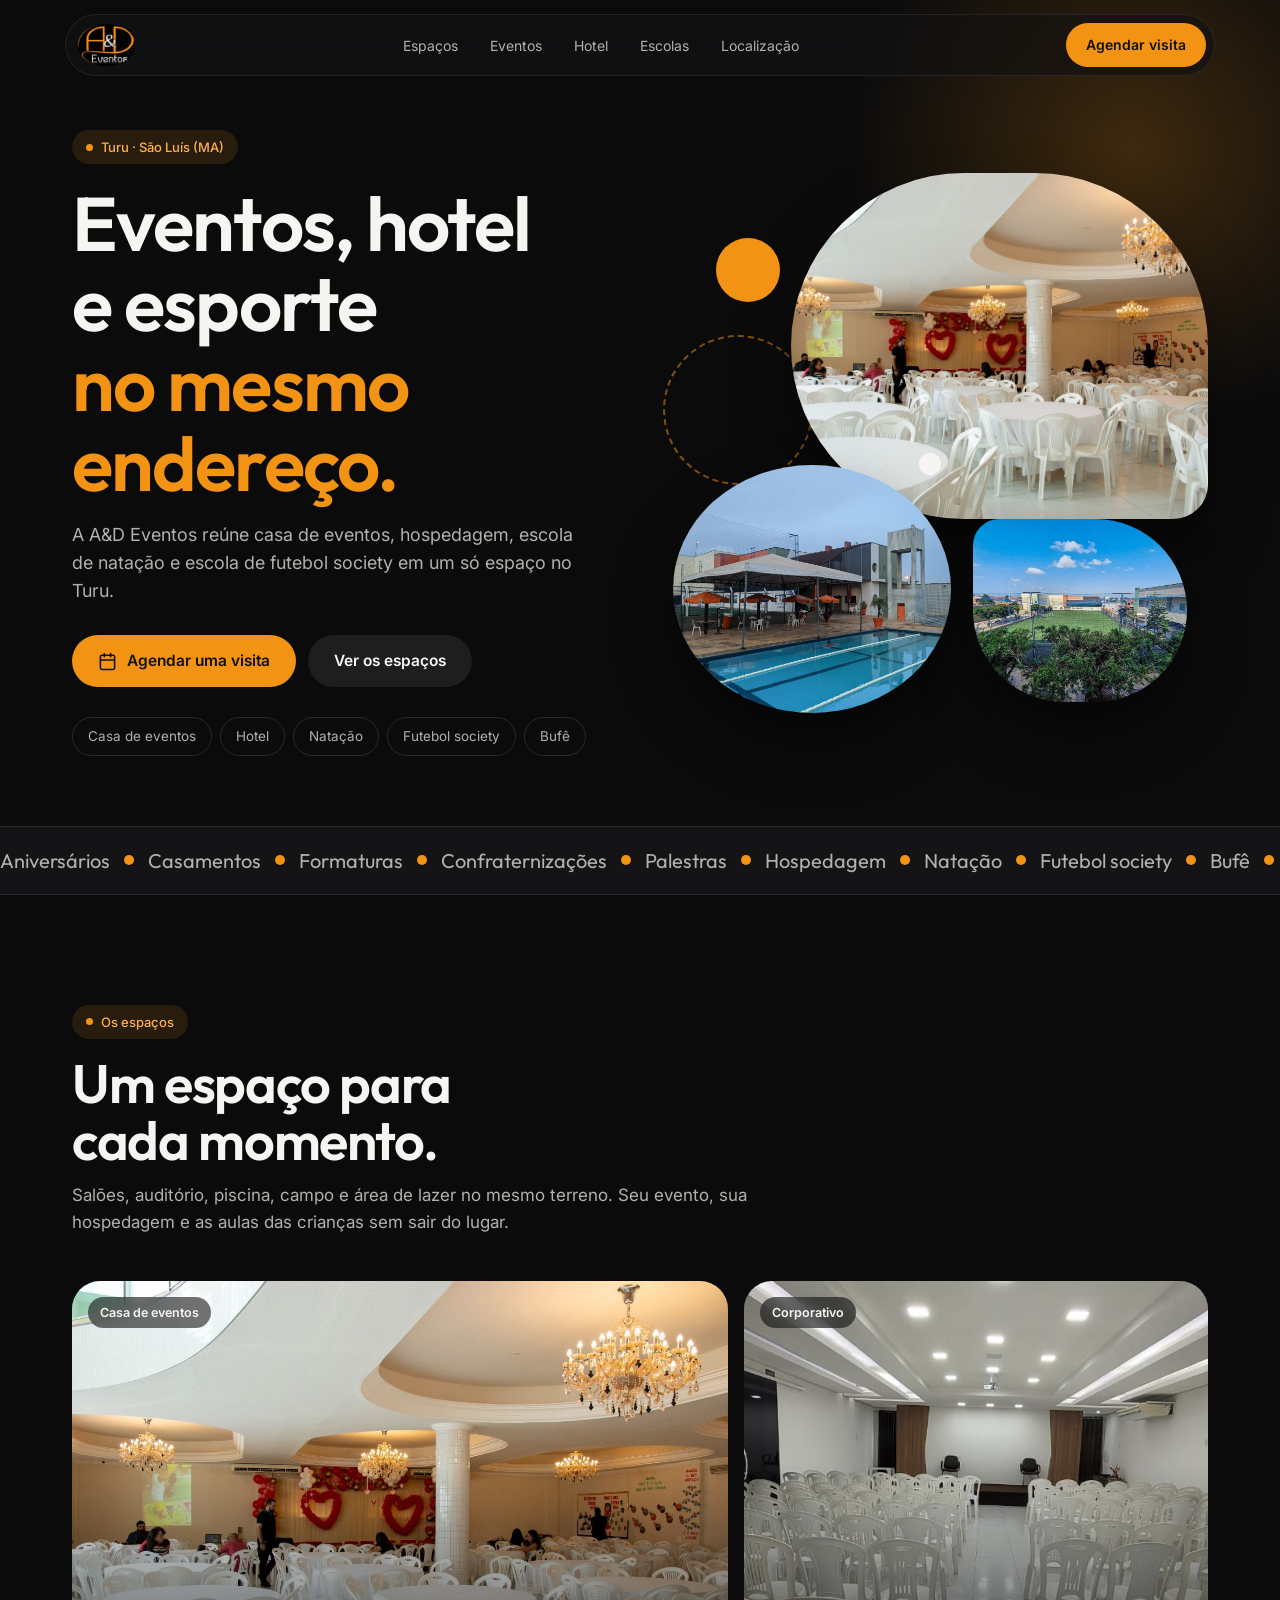
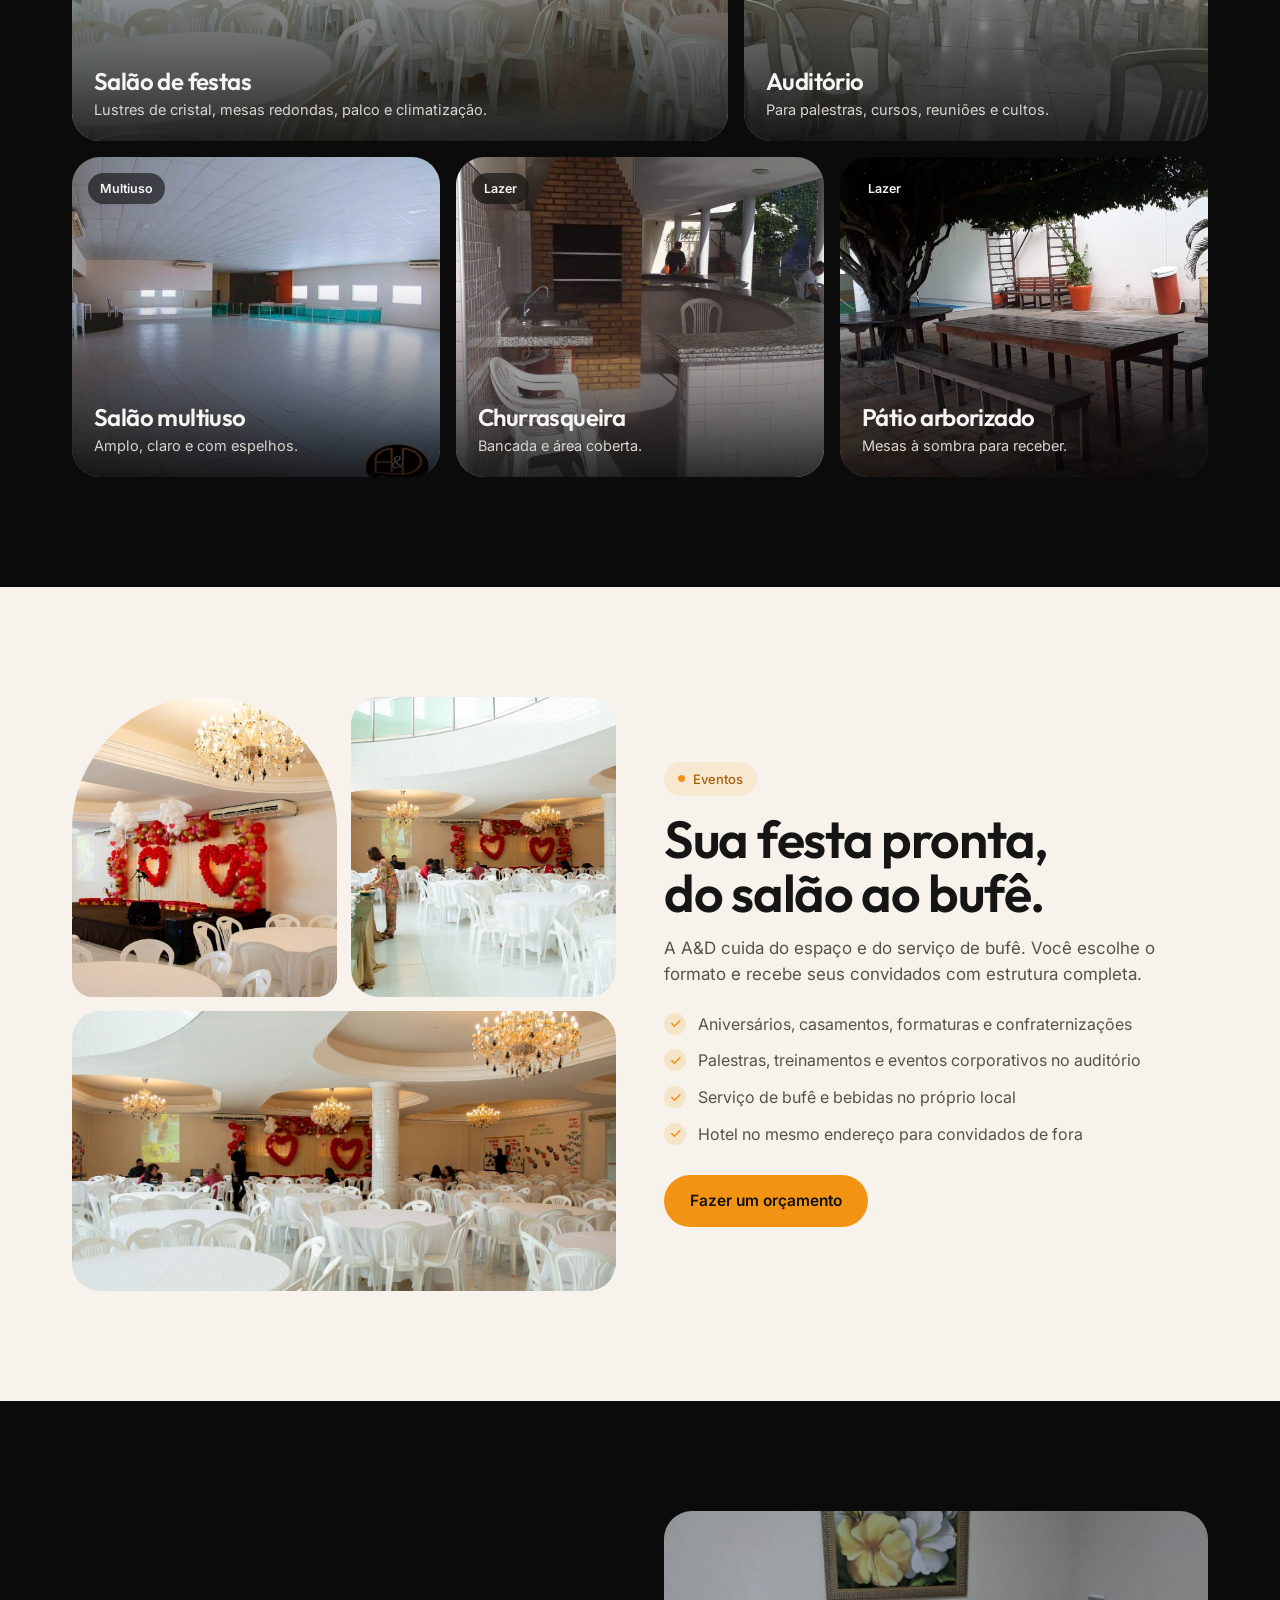
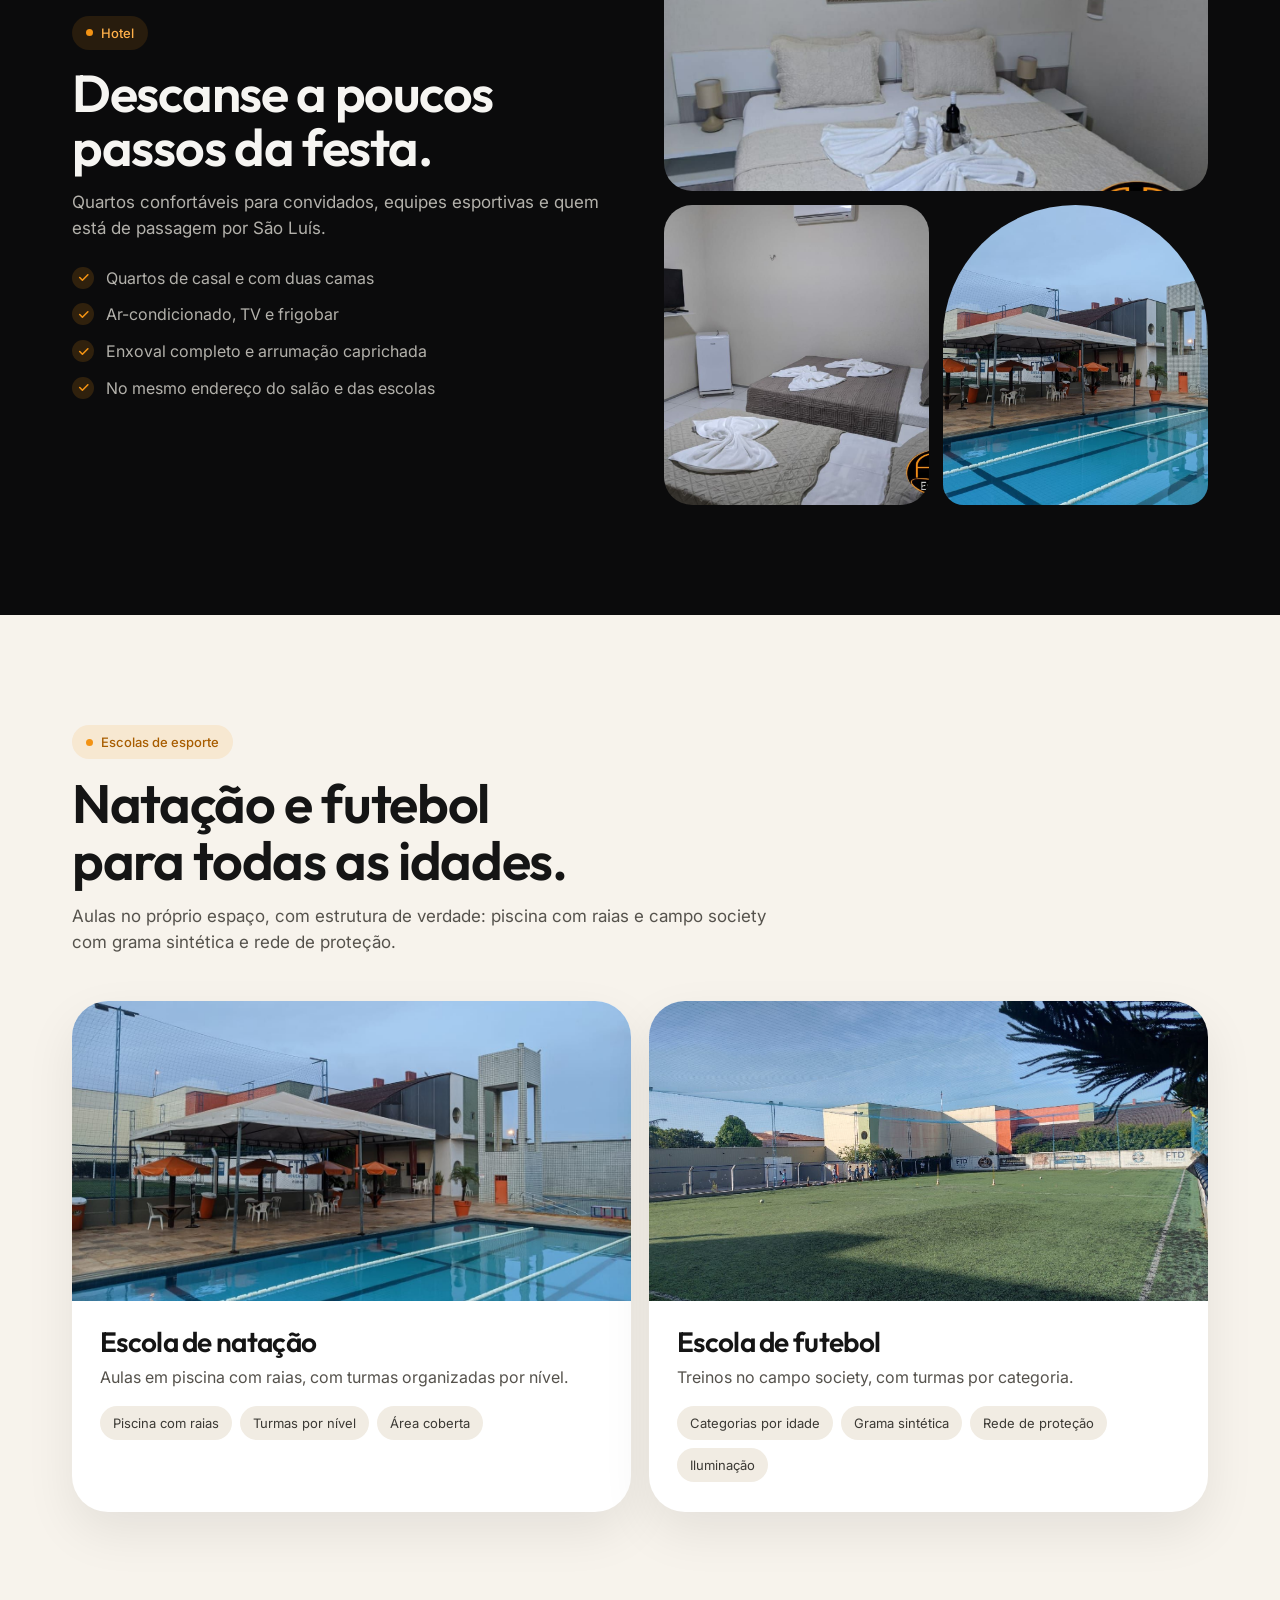
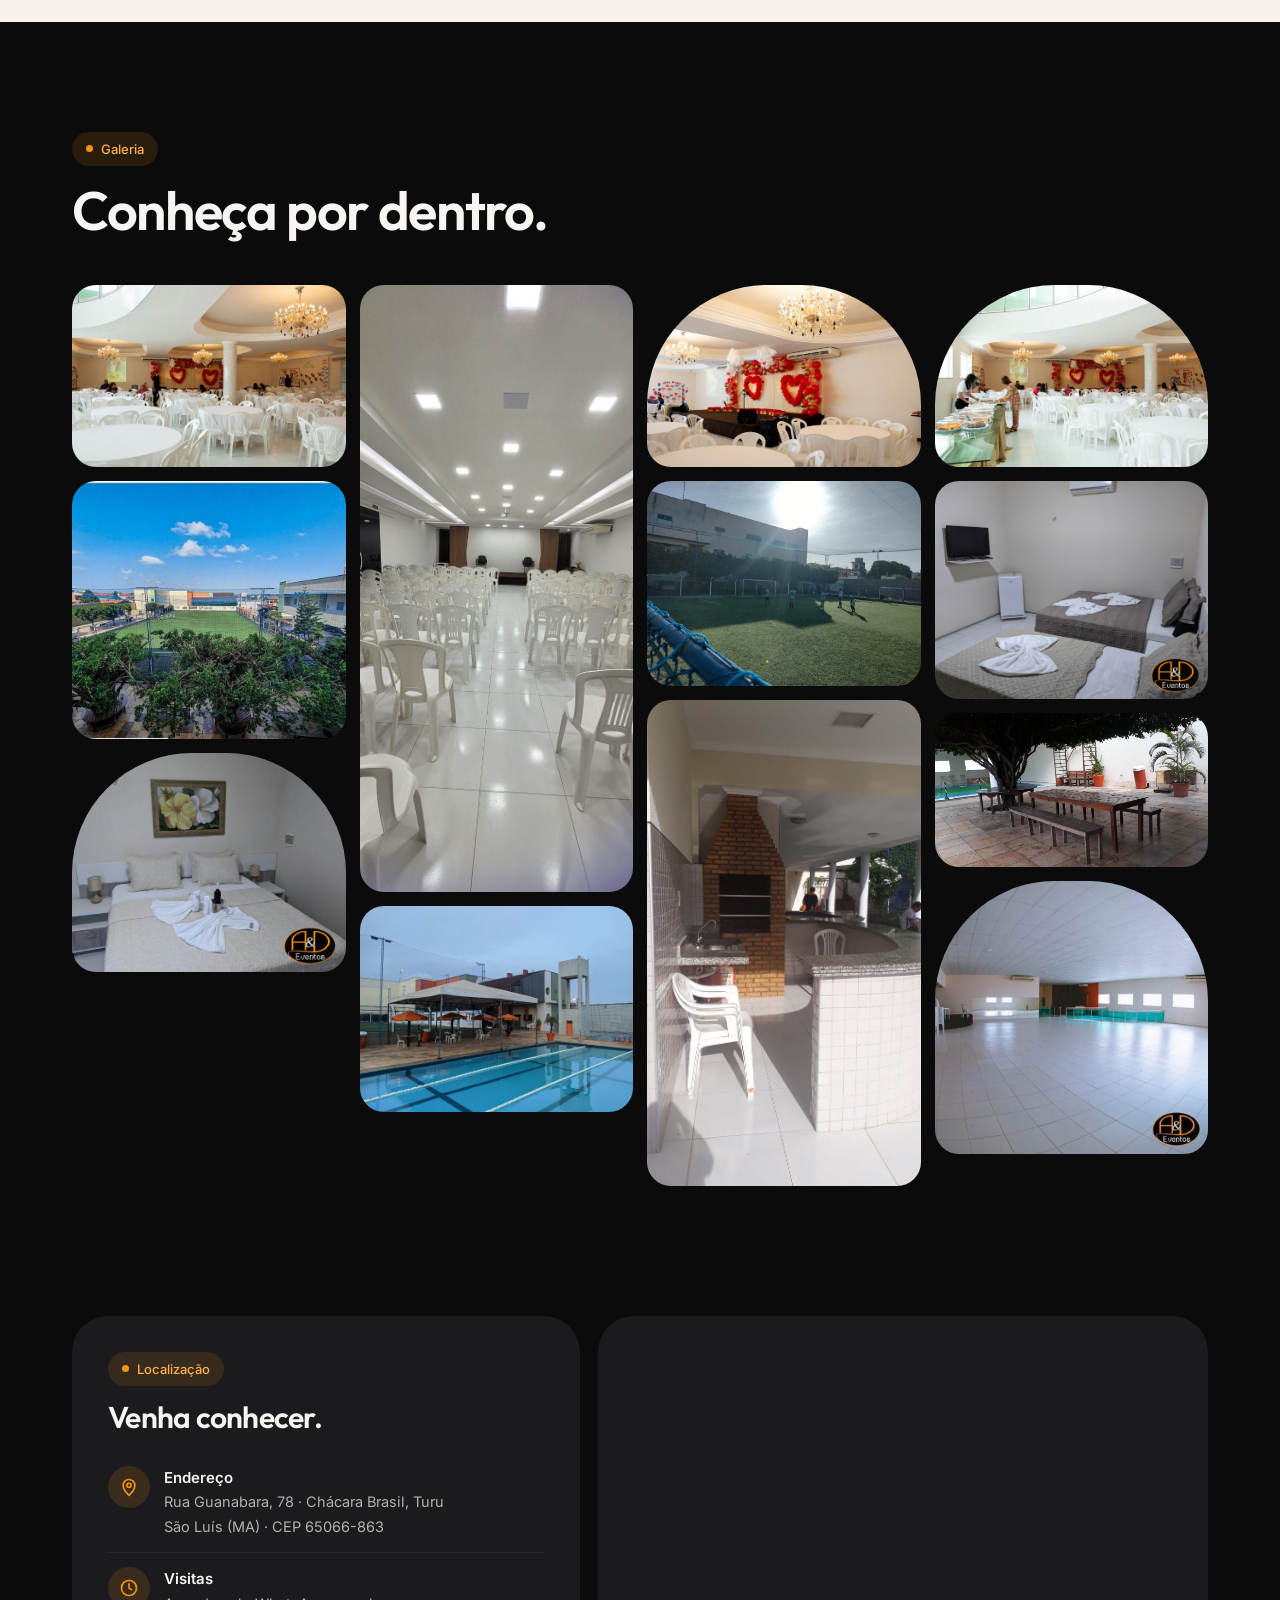
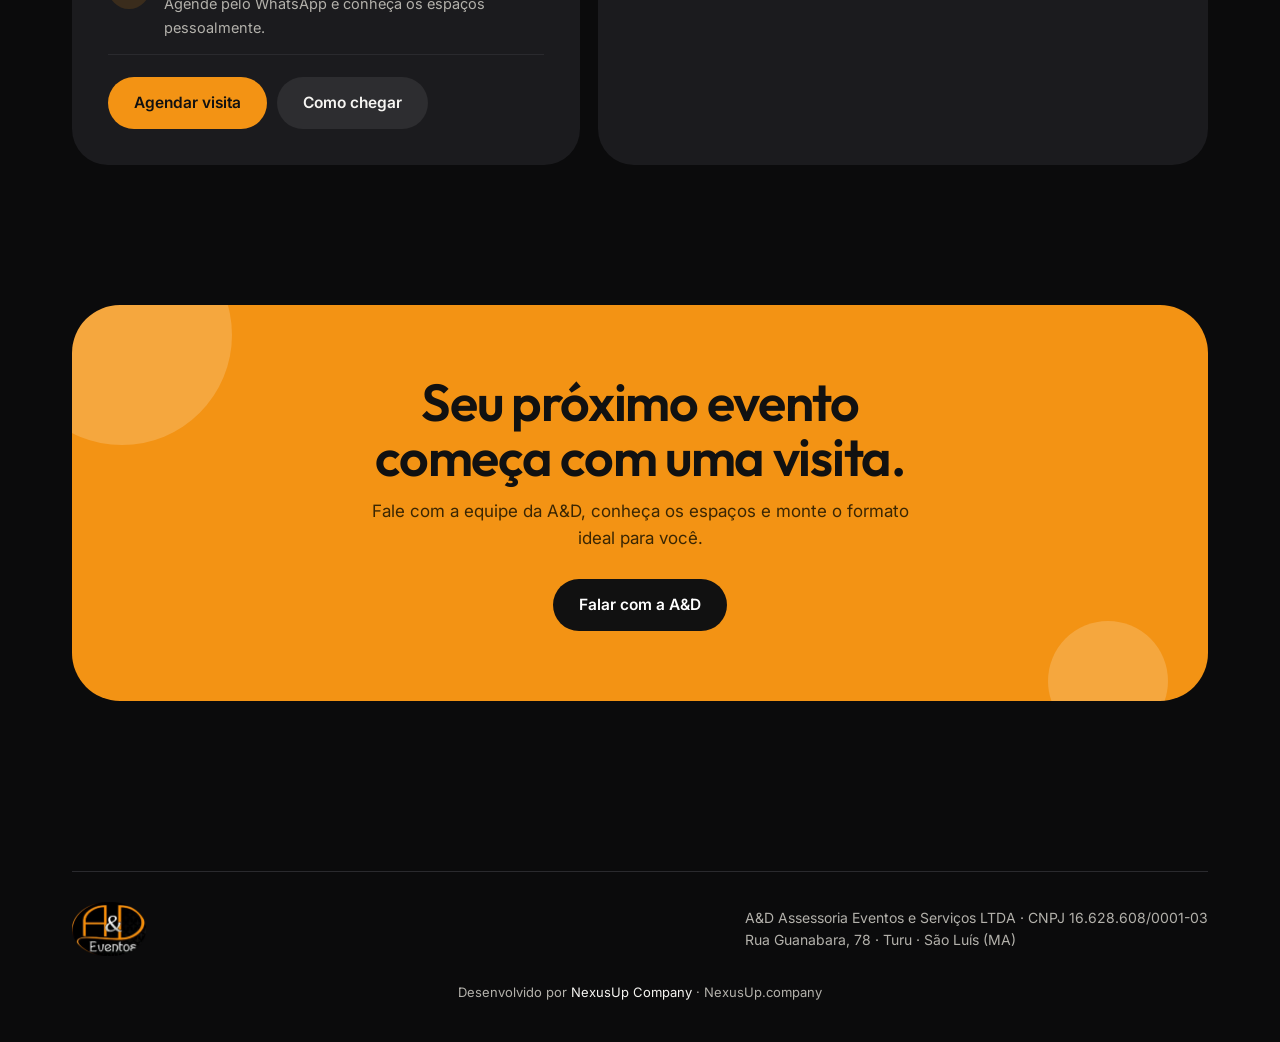
==== index.html @ 0ad2c7fc "Landing page A&D Eventos Co-Authored-By: Claude Opus 5.5 <noreply@anthropic.com> Claude-Session: htt" ====
<!doctype html>
<html lang="pt-BR">
<head>
<meta charset="utf-8">
<meta name="viewport" content="width=device-width,initial-scale=1">
<title>A&amp;D Eventos · Eventos, hotel e esporte no Turu, São Luís</title>
<meta name="description" content="A A&D Eventos reúne casa de eventos, hotel, escola de natação e escola de futebol society no Turu, em São Luís (MA).">
<meta property="og:title" content="A&D Eventos · Eventos, hotel e esporte no mesmo endereço">
<meta property="og:description" content="Salão de festas, auditório, hotel, piscina e campo society no Turu, São Luís.">
<meta property="og:image" content="img/salao-lustres.jpg">
<meta name="theme-color" content="#0b0b0c">
<link rel="icon" href="img/logo-ad.png">
<link rel="preconnect" href="https://fonts.googleapis.com">
<link rel="preconnect" href="https://fonts.gstatic.com" crossorigin>
<link href="https://fonts.googleapis.com/css2?family=Outfit:wght@300;400;500;600;700&family=Inter:wght@400;500;600&display=swap" rel="stylesheet">
<style>
:root{--bg:#0b0b0c;--bg2:#141416;--card:#1b1b1e;--line:#2a2a2e;--ink:#f6f5f2;--ink2:#b3b1ab;--orange:#f39314;--orange2:#ffb04a;--cream:#f7f3ec;--r:28px}
*{box-sizing:border-box;margin:0;padding:0}
html{scroll-behavior:smooth}
body{background:var(--bg);color:var(--ink);font-family:Inter,system-ui,sans-serif;-webkit-font-smoothing:antialiased;line-height:1.55;overflow-x:hidden}
img{display:block;max-width:100%}
a{color:inherit;text-decoration:none}
h1,h2,h3{font-family:Outfit,Inter,sans-serif;font-weight:600;letter-spacing:-.025em;line-height:1.05;text-wrap:balance}
.wrap{max-width:1180px;margin:0 auto;padding:0 22px}
.eyebrow{display:inline-flex;align-items:center;gap:8px;font-size:13px;font-weight:500;color:var(--orange2);background:rgba(243,147,20,.12);padding:7px 14px;border-radius:99px}
.eyebrow::before{content:"";width:7px;height:7px;border-radius:50%;background:var(--orange)}
.btn{display:inline-flex;align-items:center;gap:10px;height:52px;padding:0 26px;border-radius:99px;font-weight:600;font-size:15.5px;transition:transform .25s cubic-bezier(.2,.8,.2,1),background .25s}
.btn:active{transform:scale(.97)}
.btn-main{background:var(--orange);color:#111}
.btn-main:hover{background:var(--orange2)}
.btn-ghost{background:rgba(255,255,255,.08);color:var(--ink)}
.btn-ghost:hover{background:rgba(255,255,255,.14)}
.btn svg{width:19px;height:19px}

/* nav */
nav{position:fixed;inset:14px 14px auto;z-index:50;display:flex;justify-content:center}
.nav{display:flex;align-items:center;justify-content:space-between;gap:18px;width:100%;max-width:1150px;background:rgba(18,18,20,.72);backdrop-filter:saturate(180%) blur(18px);-webkit-backdrop-filter:saturate(180%) blur(18px);border:1px solid rgba(255,255,255,.08);border-radius:99px;padding:8px 8px 8px 12px}
.nav .logo img{height:42px;width:auto}
.nav ul{display:flex;gap:4px;list-style:none}
.nav ul a{font-size:14px;color:var(--ink2);padding:9px 14px;border-radius:99px;transition:.2s}
.nav ul a:hover{color:var(--ink);background:rgba(255,255,255,.07)}
.nav .btn{height:44px;padding:0 20px;font-size:14px}
@media(max-width:860px){.nav ul{display:none}}

/* hero */
.hero{position:relative;padding:130px 0 70px;overflow:hidden}
.hero .glow{position:absolute;width:620px;height:620px;border-radius:50%;background:radial-gradient(circle,rgba(243,147,20,.22),transparent 65%);top:-160px;right:-160px;pointer-events:none}
.hero-grid{display:grid;grid-template-columns:1.05fr 1fr;gap:40px;align-items:center}
.hero h1{font-size:clamp(42px,6.2vw,76px);margin:20px 0 18px}
.hero h1 em{font-style:normal;color:var(--orange)}
.hero p.lead{font-size:18px;color:var(--ink2);max-width:520px}
.hero .ctas{display:flex;flex-wrap:wrap;gap:12px;margin-top:30px}
.chips{display:flex;flex-wrap:wrap;gap:8px;margin-top:30px}
.chip{font-size:13.5px;padding:8px 15px;border-radius:99px;border:1px solid var(--line);color:var(--ink2)}
.collage{position:relative;height:540px}
.collage .c{position:absolute;overflow:hidden;box-shadow:0 30px 60px rgba(0,0,0,.45)}
.collage .c img{width:100%;height:100%;object-fit:cover}
.c1{width:78%;height:64%;right:0;top:0;border-radius:200px 200px 40px 200px}
.c2{width:52%;height:46%;left:0;bottom:0;border-radius:50%}
.c3{width:40%;height:34%;right:4%;bottom:2%;border-radius:40px 140px 140px 140px}
.collage .dot{position:absolute;border-radius:50%;background:var(--orange)}
.d1{width:64px;height:64px;left:8%;top:12%}
.d2{width:22px;height:22px;left:46%;bottom:44%;background:var(--ink)!important}
.ring{position:absolute;width:150px;height:150px;border-radius:50%;border:2px dashed rgba(243,147,20,.5);left:-2%;top:30%}
@media(max-width:900px){.hero-grid{grid-template-columns:1fr}.collage{height:400px;margin-top:20px}}

/* marquee */
.marq{border-block:1px solid var(--line);overflow:hidden;padding:18px 0;background:var(--bg2)}
.marq .track{display:flex;gap:14px;width:max-content;animation:mq 38s linear infinite}
.marq span{white-space:nowrap;font-family:Outfit;font-size:20px;color:var(--ink2);display:flex;align-items:center;gap:14px}
.marq span::after{content:"";width:10px;height:10px;border-radius:50%;background:var(--orange)}
@keyframes mq{to{transform:translateX(-50%)}}

/* sections */
section.s{padding:110px 0}
.head{max-width:720px;margin-bottom:46px}
.head h2{font-size:clamp(34px,4.6vw,54px);margin:16px 0 14px}
.head p{color:var(--ink2);font-size:17px}
.cards{display:grid;grid-template-columns:repeat(12,1fr);gap:16px}
.card{position:relative;border-radius:var(--r);overflow:hidden;background:var(--card);min-height:320px}
.card img{position:absolute;inset:0;width:100%;height:100%;object-fit:cover;transition:transform .8s cubic-bezier(.2,.8,.2,1)}
.card:hover img{transform:scale(1.05)}
.card::after{content:"";position:absolute;inset:0;background:linear-gradient(180deg,transparent 40%,rgba(0,0,0,.82))}
.card .t{position:absolute;left:22px;right:22px;bottom:20px;z-index:2}
.card .t h3{font-size:24px}
.card .t p{font-size:14.5px;color:#d8d5cf;margin-top:4px}
.card .pill{position:absolute;z-index:2;top:16px;left:16px;font-size:12.5px;font-weight:600;padding:6px 12px;border-radius:99px;background:rgba(0,0,0,.55);backdrop-filter:blur(8px)}
.w7{grid-column:span 7}.w5{grid-column:span 5}.w4{grid-column:span 4}.w6{grid-column:span 6}.w8{grid-column:span 8}
.tall{min-height:460px}
@media(max-width:860px){.cards>*{grid-column:span 12!important}.card{min-height:280px}}

.split{display:grid;grid-template-columns:1fr 1fr;gap:48px;align-items:center}
.split .imgs{display:grid;grid-template-columns:1fr 1fr;gap:14px}
.split .imgs img{width:100%;height:300px;object-fit:cover;border-radius:var(--r)}
.split .imgs img.round{border-radius:180px 180px 28px 28px}
.split .imgs img.big{grid-column:span 2;height:280px}
.list{list-style:none;display:grid;gap:12px;margin-top:24px}
.list li{display:flex;gap:12px;align-items:flex-start;color:var(--ink2);font-size:16px}
.list li::before{content:"";flex:none;width:22px;height:22px;border-radius:50%;background:rgba(243,147,20,.16) url("data:image/svg+xml,%3Csvg xmlns='http://www.w3.org/2000/svg' viewBox='0 0 24 24' fill='none' stroke='%23f39314' stroke-width='3' stroke-linecap='round' stroke-linejoin='round'%3E%3Cpath d='M5 12l5 5L20 7'/%3E%3C/svg%3E") center/13px no-repeat;margin-top:1px}
@media(max-width:860px){.split{grid-template-columns:1fr}.split .imgs img{height:220px}}

.light{background:var(--cream);color:#151515}
.light .head p,.light .list li{color:#55524c}
.light .eyebrow{color:#a85d00}

.schools{display:grid;grid-template-columns:1fr 1fr;gap:18px}
.school{border-radius:36px;overflow:hidden;background:#fff;box-shadow:0 20px 50px rgba(0,0,0,.08)}
.school img{width:100%;height:300px;object-fit:cover}
.school .b{padding:26px 28px 30px}
.school h3{font-size:28px;margin-bottom:8px}
.school p{color:#55524c}
.tags{display:flex;flex-wrap:wrap;gap:8px;margin-top:16px}
.tags span{font-size:13px;padding:7px 13px;border-radius:99px;background:#f1ece3;color:#3b3934}
@media(max-width:860px){.schools{grid-template-columns:1fr}}

.gallery{columns:4 220px;column-gap:14px}
.gallery img{width:100%;margin-bottom:14px;border-radius:24px;break-inside:avoid}
.gallery img:nth-child(3n){border-radius:120px 120px 24px 24px}

.loc{display:grid;grid-template-columns:1fr 1.2fr;gap:18px}
.loc .info{background:var(--card);border-radius:36px;padding:36px}
.loc .info h3{font-size:30px;margin-bottom:18px}
.loc .row{display:flex;gap:14px;padding:14px 0;border-bottom:1px solid var(--line)}
.loc .row:last-of-type{border:0}
.loc .row b{display:block;font-weight:600;font-size:15px}
.loc .row span{color:var(--ink2);font-size:14.5px}
.loc .ic{flex:none;width:42px;height:42px;border-radius:50%;background:rgba(243,147,20,.14);display:grid;place-items:center}
.loc .ic svg{width:20px;height:20px;stroke:var(--orange)}
.map{border-radius:36px;overflow:hidden;min-height:420px;background:var(--card)}
.map iframe{width:100%;height:100%;min-height:420px;border:0;filter:grayscale(.3) contrast(1.05)}
@media(max-width:860px){.loc{grid-template-columns:1fr}}

.cta{margin:0 auto;max-width:1180px;border-radius:48px;background:var(--orange);color:#111;padding:70px 40px;text-align:center;position:relative;overflow:hidden}
.cta h2{font-size:clamp(32px,4.4vw,52px);max-width:760px;margin:0 auto 14px}
.cta p{max-width:560px;margin:0 auto 28px;color:#3a2603;font-size:17px}
.cta .btn-main{background:#111;color:#fff}
.cta .b1,.cta .b2{position:absolute;border-radius:50%;background:rgba(255,255,255,.18)}
.cta .b1{width:220px;height:220px;left:-60px;top:-80px}.cta .b2{width:120px;height:120px;right:40px;bottom:-40px}

footer{padding:60px 0 40px;color:var(--ink2);font-size:14px}
.foot{display:flex;flex-wrap:wrap;justify-content:space-between;gap:24px;align-items:center;border-top:1px solid var(--line);padding-top:30px}
.foot img{height:54px}
.credit{margin-top:26px;text-align:center;font-size:13px}
.credit a{color:var(--ink)}

.wa{position:fixed;right:18px;bottom:18px;z-index:60;width:60px;height:60px;border-radius:50%;background:#25d366;display:none;place-items:center;box-shadow:0 12px 30px rgba(0,0,0,.4)}
.wa svg{width:30px;height:30px;fill:#fff}
.wa.on{display:grid}

.rv{opacity:0;transform:translateY(26px);transition:opacity .8s cubic-bezier(.2,.8,.2,1),transform .8s cubic-bezier(.2,.8,.2,1)}
.rv.in{opacity:1;transform:none}
@media(prefers-reduced-motion:reduce){.rv{opacity:1;transform:none;transition:none}.marq .track{animation:none}html{scroll-behavior:auto}}
</style>
</head>
<body>

<nav><div class="nav">
  <a class="logo" href="#topo" aria-label="A&D Eventos"><img src="img/logo-ad.png" alt="A&D Eventos"></a>
  <ul><li><a href="#espacos">Espaços</a></li><li><a href="#eventos">Eventos</a></li><li><a href="#hotel">Hotel</a></li><li><a href="#escolas">Escolas</a></li><li><a href="#localizacao">Localização</a></li></ul>
  <a class="btn btn-main" data-cta href="#localizacao">Agendar visita</a>
</div></nav>

<header class="hero" id="topo">
  <div class="glow"></div>
  <div class="wrap hero-grid">
    <div class="rv">
      <span class="eyebrow">Turu · São Luís (MA)</span>
      <h1>Eventos, hotel e esporte <em>no mesmo endereço.</em></h1>
      <p class="lead">A A&amp;D Eventos reúne casa de eventos, hospedagem, escola de natação e escola de futebol society em um só espaço no Turu.</p>
      <div class="ctas">
        <a class="btn btn-main" data-cta href="#localizacao"><svg viewBox="0 0 24 24" fill="none" stroke="currentColor" stroke-width="2" stroke-linecap="round" stroke-linejoin="round"><path d="M8 2v4M16 2v4M3 10h18M5 4h14a2 2 0 0 1 2 2v14a2 2 0 0 1-2 2H5a2 2 0 0 1-2-2V6a2 2 0 0 1 2-2z"/></svg>Agendar uma visita</a>
        <a class="btn btn-ghost" href="#espacos">Ver os espaços</a>
      </div>
      <div class="chips"><span class="chip">Casa de eventos</span><span class="chip">Hotel</span><span class="chip">Natação</span><span class="chip">Futebol society</span><span class="chip">Bufê</span></div>
    </div>
    <div class="collage rv">
      <div class="ring"></div>
      <div class="c c1"><img src="img/salao-lustres.jpg" alt="Salão de festas com lustres de cristal"></div>
      <div class="c c2"><img src="img/piscina.jpg" alt="Piscina com raias"></div>
      <div class="c c3"><img src="img/campo-aereo.jpg" alt="Campo de futebol society visto de cima"></div>
      <span class="dot d1"></span><span class="dot d2"></span>
    </div>
  </div>
</header>

<div class="marq" aria-hidden="true"><div class="track">
  <span>Aniversários</span><span>Casamentos</span><span>Formaturas</span><span>Confraternizações</span><span>Palestras</span><span>Hospedagem</span><span>Natação</span><span>Futebol society</span><span>Bufê</span>
  <span>Aniversários</span><span>Casamentos</span><span>Formaturas</span><span>Confraternizações</span><span>Palestras</span><span>Hospedagem</span><span>Natação</span><span>Futebol society</span><span>Bufê</span>
</div></div>

<section class="s" id="espacos">
  <div class="wrap">
    <div class="head rv"><span class="eyebrow">Os espaços</span><h2>Um espaço para cada momento.</h2><p>Salões, auditório, piscina, campo e área de lazer no mesmo terreno. Seu evento, sua hospedagem e as aulas das crianças sem sair do lugar.</p></div>
    <div class="cards">
      <article class="card w7 tall rv"><img src="img/salao-lustres.jpg" alt="Salão de festas com mesas redondas e lustres" loading="lazy"><span class="pill">Casa de eventos</span><div class="t"><h3>Salão de festas</h3><p>Lustres de cristal, mesas redondas, palco e climatização.</p></div></article>
      <article class="card w5 tall rv"><img src="img/auditorio.jpg" alt="Auditório com cadeiras enfileiradas" loading="lazy"><span class="pill">Corporativo</span><div class="t"><h3>Auditório</h3><p>Para palestras, cursos, reuniões e cultos.</p></div></article>
      <article class="card w4 rv"><img src="img/salao-multiuso.jpg" alt="Salão multiuso amplo com espelhos" loading="lazy"><span class="pill">Multiuso</span><div class="t"><h3>Salão multiuso</h3><p>Amplo, claro e com espelhos.</p></div></article>
      <article class="card w4 rv"><img src="img/churrasqueira.jpg" alt="Área de churrasqueira" loading="lazy"><span class="pill">Lazer</span><div class="t"><h3>Churrasqueira</h3><p>Bancada e área coberta.</p></div></article>
      <article class="card w4 rv"><img src="img/patio.jpg" alt="Pátio com mesas de madeira à sombra" loading="lazy"><span class="pill">Lazer</span><div class="t"><h3>Pátio arborizado</h3><p>Mesas à sombra para receber.</p></div></article>
    </div>
  </div>
</section>

<section class="s light" id="eventos">
  <div class="wrap split">
    <div class="imgs rv">
      <img class="round" src="img/palco.jpg" alt="Palco decorado com balões" loading="lazy">
      <img src="img/salao-buffet.jpg" alt="Mesa de bufê montada no salão" loading="lazy">
      <img class="big" src="img/salao-lustres.jpg" alt="Salão de festas preparado" loading="lazy">
    </div>
    <div class="rv">
      <span class="eyebrow">Eventos</span>
      <h2 style="font-size:clamp(34px,4.4vw,52px);margin:16px 0 14px">Sua festa pronta, do salão ao bufê.</h2>
      <p style="color:#55524c;font-size:17px">A A&amp;D cuida do espaço e do serviço de bufê. Você escolhe o formato e recebe seus convidados com estrutura completa.</p>
      <ul class="list">
        <li>Aniversários, casamentos, formaturas e confraternizações</li>
        <li>Palestras, treinamentos e eventos corporativos no auditório</li>
        <li>Serviço de bufê e bebidas no próprio local</li>
        <li>Hotel no mesmo endereço para convidados de fora</li>
      </ul>
      <div class="ctas" style="margin-top:28px;display:flex;gap:12px;flex-wrap:wrap"><a class="btn btn-main" data-cta href="#localizacao">Fazer um orçamento</a></div>
    </div>
  </div>
</section>

<section class="s" id="hotel">
  <div class="wrap split">
    <div class="rv">
      <span class="eyebrow">Hotel</span>
      <h2 style="font-size:clamp(34px,4.4vw,52px);margin:16px 0 14px">Descanse a poucos passos da festa.</h2>
      <p style="color:var(--ink2);font-size:17px">Quartos confortáveis para convidados, equipes esportivas e quem está de passagem por São Luís.</p>
      <ul class="list">
        <li>Quartos de casal e com duas camas</li>
        <li>Ar-condicionado, TV e frigobar</li>
        <li>Enxoval completo e arrumação caprichada</li>
        <li>No mesmo endereço do salão e das escolas</li>
      </ul>
    </div>
    <div class="imgs rv">
      <img class="big" src="img/quarto-casal.jpg" alt="Quarto de casal do hotel" loading="lazy">
      <img src="img/quarto-duplo.jpg" alt="Quarto com duas camas, TV e frigobar" loading="lazy">
      <img class="round" src="img/piscina.jpg" alt="Piscina do espaço" loading="lazy">
    </div>
  </div>
</section>

<section class="s light" id="escolas">
  <div class="wrap">
    <div class="head rv"><span class="eyebrow">Escolas de esporte</span><h2>Natação e futebol para todas as idades.</h2><p>Aulas no próprio espaço, com estrutura de verdade: piscina com raias e campo society com grama sintética e rede de proteção.</p></div>
    <div class="schools">
      <article class="school rv"><img src="img/piscina.jpg" alt="Piscina com raias para aulas de natação" loading="lazy"><div class="b"><h3>Escola de natação</h3><p>Aulas em piscina com raias, com turmas organizadas por nível.</p><div class="tags"><span>Piscina com raias</span><span>Turmas por nível</span><span>Área coberta</span></div></div></article>
      <article class="school rv"><img src="img/campo-treino.jpg" alt="Treino de futebol no campo society" loading="lazy"><div class="b"><h3>Escola de futebol</h3><p>Treinos no campo society, com turmas por categoria.</p><div class="tags"><span>Categorias por idade</span><span>Grama sintética</span><span>Rede de proteção</span><span>Iluminação</span></div></div></article>
    </div>
  </div>
</section>

<section class="s" id="galeria">
  <div class="wrap">
    <div class="head rv"><span class="eyebrow">Galeria</span><h2>Conheça por dentro.</h2></div>
    <div class="gallery rv">
      <img src="img/salao-lustres.jpg" alt="Salão de festas" loading="lazy">
      <img src="img/campo-aereo.jpg" alt="Campo society visto de cima" loading="lazy">
      <img src="img/quarto-casal.jpg" alt="Quarto de casal" loading="lazy">
      <img src="img/auditorio.jpg" alt="Auditório" loading="lazy">
      <img src="img/piscina.jpg" alt="Piscina" loading="lazy">
      <img src="img/palco.jpg" alt="Palco decorado" loading="lazy">
      <img src="img/campo-jogo.jpg" alt="Jogo no campo society" loading="lazy">
      <img src="img/churrasqueira.jpg" alt="Churrasqueira" loading="lazy">
      <img src="img/salao-buffet.jpg" alt="Bufê no salão" loading="lazy">
      <img src="img/quarto-duplo.jpg" alt="Quarto duplo" loading="lazy">
      <img src="img/patio.jpg" alt="Pátio" loading="lazy">
      <img src="img/salao-multiuso.jpg" alt="Salão multiuso" loading="lazy">
    </div>
  </div>
</section>

<section class="s" id="localizacao" style="padding-top:20px">
  <div class="wrap loc">
    <div class="info rv">
      <span class="eyebrow">Localização</span>
      <h3 style="margin-top:16px">Venha conhecer.</h3>
      <div class="row"><span class="ic"><svg viewBox="0 0 24 24" fill="none" stroke-width="2" stroke-linecap="round" stroke-linejoin="round"><path d="M12 22s7-6.2 7-12a7 7 0 1 0-14 0c0 5.8 7 12 7 12z"/><circle cx="12" cy="10" r="2.5"/></svg></span><div><b>Endereço</b><span>Rua Guanabara, 78 · Chácara Brasil, Turu<br>São Luís (MA) · CEP 65066-863</span></div></div>
      <div class="row"><span class="ic"><svg viewBox="0 0 24 24" fill="none" stroke-width="2" stroke-linecap="round" stroke-linejoin="round"><circle cx="12" cy="12" r="9"/><path d="M12 7v5l3 2"/></svg></span><div><b>Visitas</b><span>Agende pelo WhatsApp e conheça os espaços pessoalmente.</span></div></div>
      <div class="ctas" style="margin-top:22px;display:flex;gap:10px;flex-wrap:wrap">
        <a class="btn btn-main" data-cta data-fallback="maps" href="https://www.google.com/maps/search/?api=1&query=Rua+Guanabara+78+Turu+S%C3%A3o+Lu%C3%ADs+MA+65066-863" target="_blank" rel="noopener">Agendar visita</a>
        <a class="btn btn-ghost" href="https://www.google.com/maps/dir/?api=1&destination=Rua+Guanabara+78+Turu+S%C3%A3o+Lu%C3%ADs+MA+65066-863" target="_blank" rel="noopener">Como chegar</a>
      </div>
    </div>
    <div class="map rv"><iframe title="Mapa da A&D Eventos" loading="lazy" referrerpolicy="no-referrer-when-downgrade" src="https://www.google.com/maps?q=Rua+Guanabara+78+Turu+S%C3%A3o+Lu%C3%ADs+MA+65066-863&output=embed"></iframe></div>
  </div>
</section>

<section class="s" style="padding-top:30px">
  <div class="wrap"><div class="cta rv">
    <span class="b1"></span><span class="b2"></span>
    <h2>Seu próximo evento começa com uma visita.</h2>
    <p>Fale com a equipe da A&amp;D, conheça os espaços e monte o formato ideal para você.</p>
    <a class="btn btn-main" data-cta href="#localizacao">Falar com a A&amp;D</a>
  </div></div>
</section>

<footer>
  <div class="wrap">
    <div class="foot">
      <img src="img/logo-ad.png" alt="A&D Eventos">
      <div>A&amp;D Assessoria Eventos e Serviços LTDA · CNPJ 16.628.608/0001-03<br>Rua Guanabara, 78 · Turu · São Luís (MA)</div>
    </div>
    <p class="credit">Desenvolvido por <a href="https://nexusup.company" target="_blank" rel="noopener">NexusUp Company</a> · NexusUp.company</p>
  </div>
</footer>

<a class="wa" id="wa" aria-label="Falar no WhatsApp" target="_blank" rel="noopener"><svg viewBox="0 0 32 32"><path d="M16 3a13 13 0 0 0-11.2 19.6L3 29l6.6-1.7A13 13 0 1 0 16 3zm0 23.6a10.6 10.6 0 0 1-5.4-1.5l-.4-.2-3.9 1 1-3.8-.2-.4A10.6 10.6 0 1 1 16 26.6zm5.8-7.9c-.3-.2-1.9-.9-2.2-1s-.5-.2-.7.2-.8 1-1 1.2-.4.2-.7 0a8.7 8.7 0 0 1-4.3-3.8c-.3-.6.3-.5.9-1.7.1-.2 0-.4 0-.5l-1-2.4c-.3-.6-.5-.5-.7-.5h-.6a1.2 1.2 0 0 0-.9.4 3.6 3.6 0 0 0-1.1 2.7 6.3 6.3 0 0 0 1.3 3.3 14.4 14.4 0 0 0 5.5 4.9c2 .9 2.8.9 3.8.8a3.3 3.3 0 0 0 2.2-1.5 2.7 2.7 0 0 0 .2-1.5c-.1-.2-.3-.3-.6-.4z"/></svg></a>

<script>
// Número de WhatsApp da A&D (só números, com 55 + DDD). Deixe vazio para os botões levarem à localização.
const WHATSAPP = "";
const MSG = encodeURIComponent("Olá! Vim pelo site da A&D Eventos e quero saber mais.");
if (WHATSAPP) {
  const url = "https://wa.me/" + WHATSAPP + "?text=" + MSG;
  document.querySelectorAll("[data-cta]").forEach(a => { a.href = url; a.target = "_blank"; a.rel = "noopener"; });
  const w = document.getElementById("wa"); w.href = url; w.classList.add("on");
}
const io = new IntersectionObserver(es => es.forEach(e => { if (e.isIntersecting) { e.target.classList.add("in"); io.unobserve(e.target); } }), { threshold: .12 });
document.querySelectorAll(".rv").forEach(el => io.observe(el));
</script>
</body>
</html>
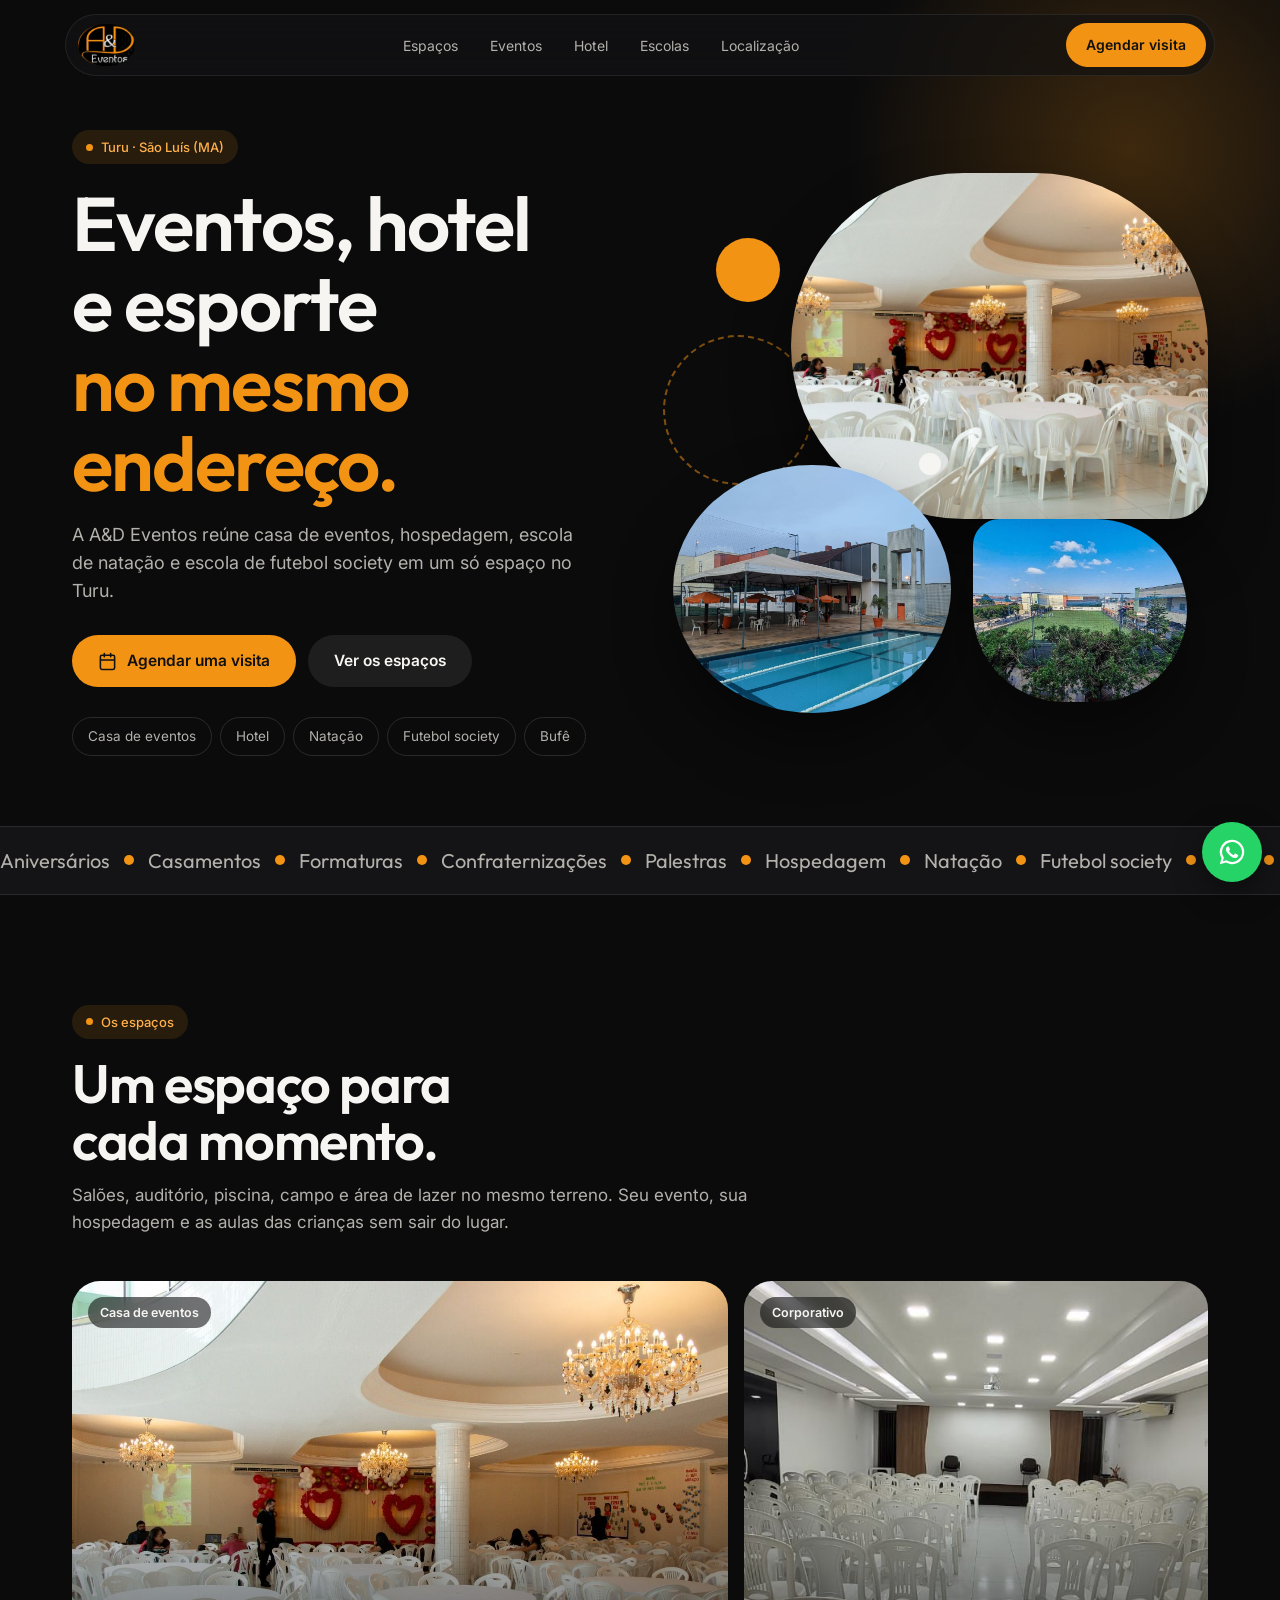
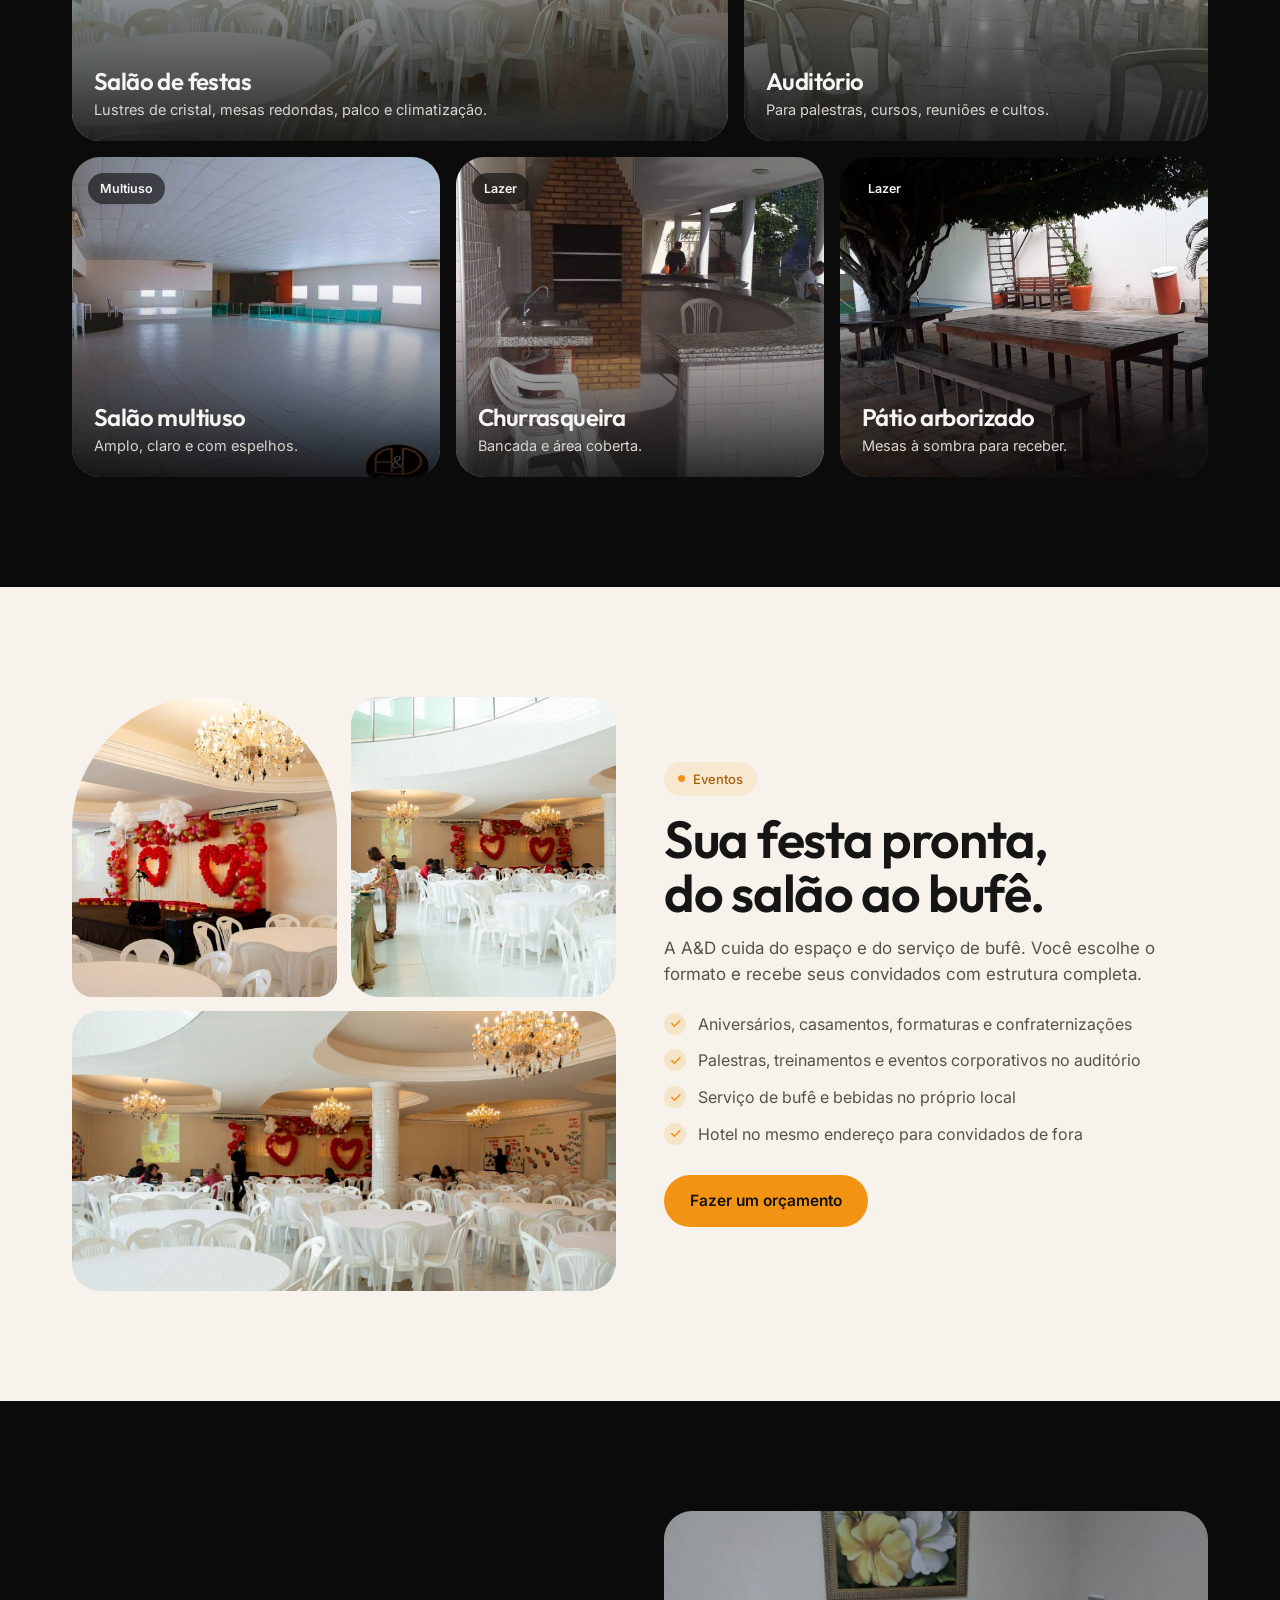
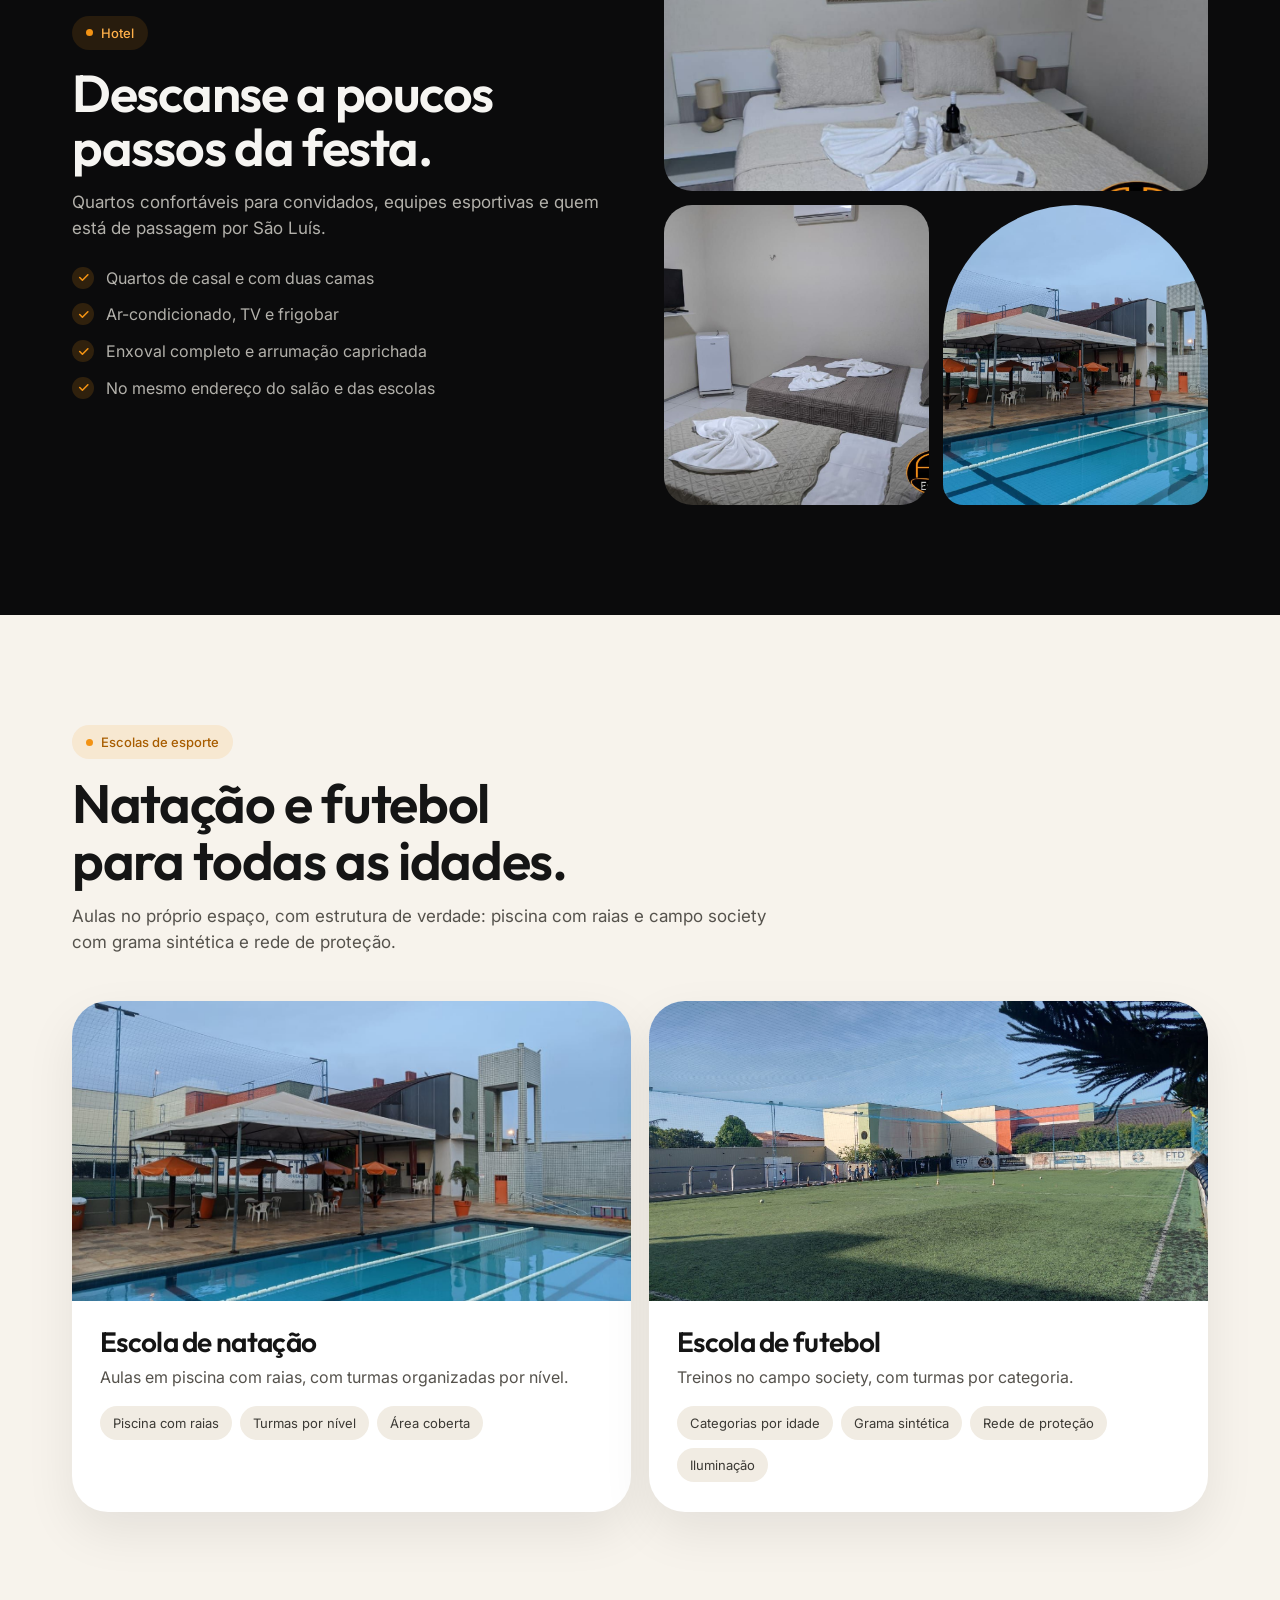
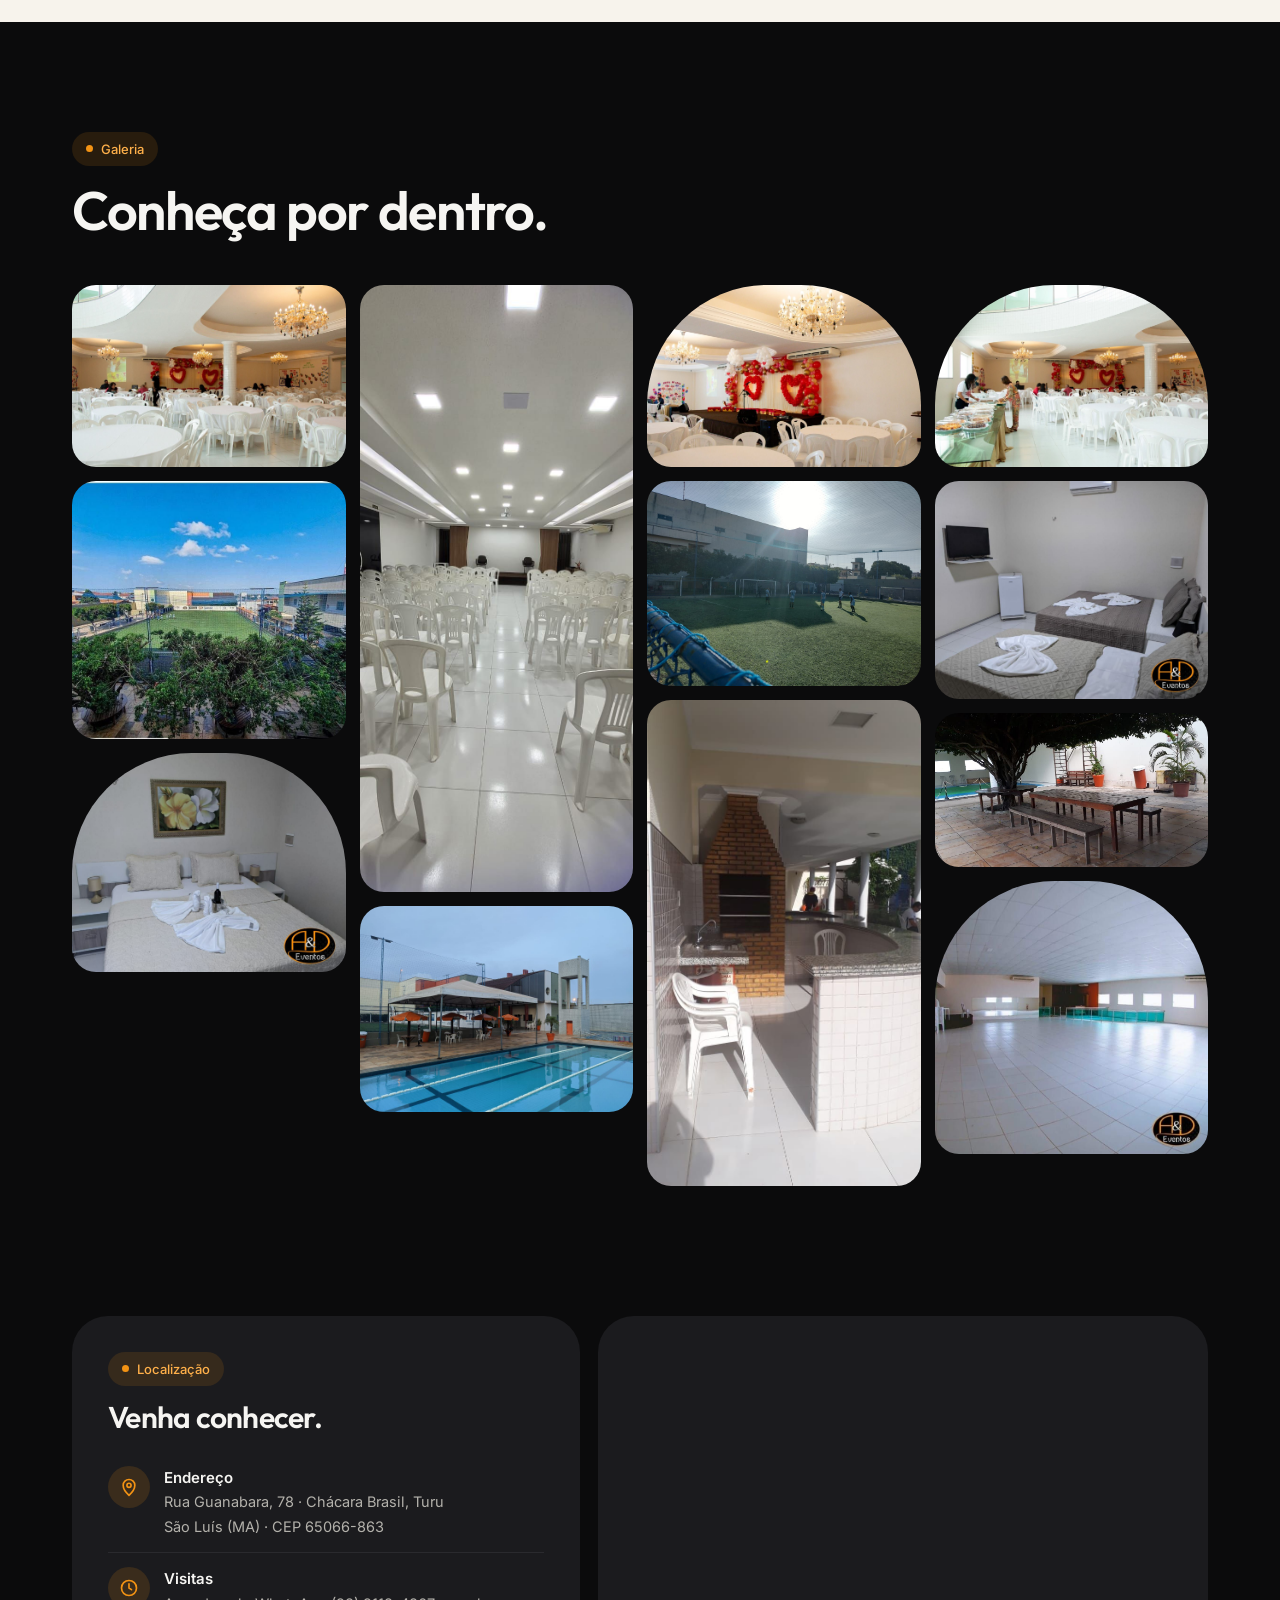
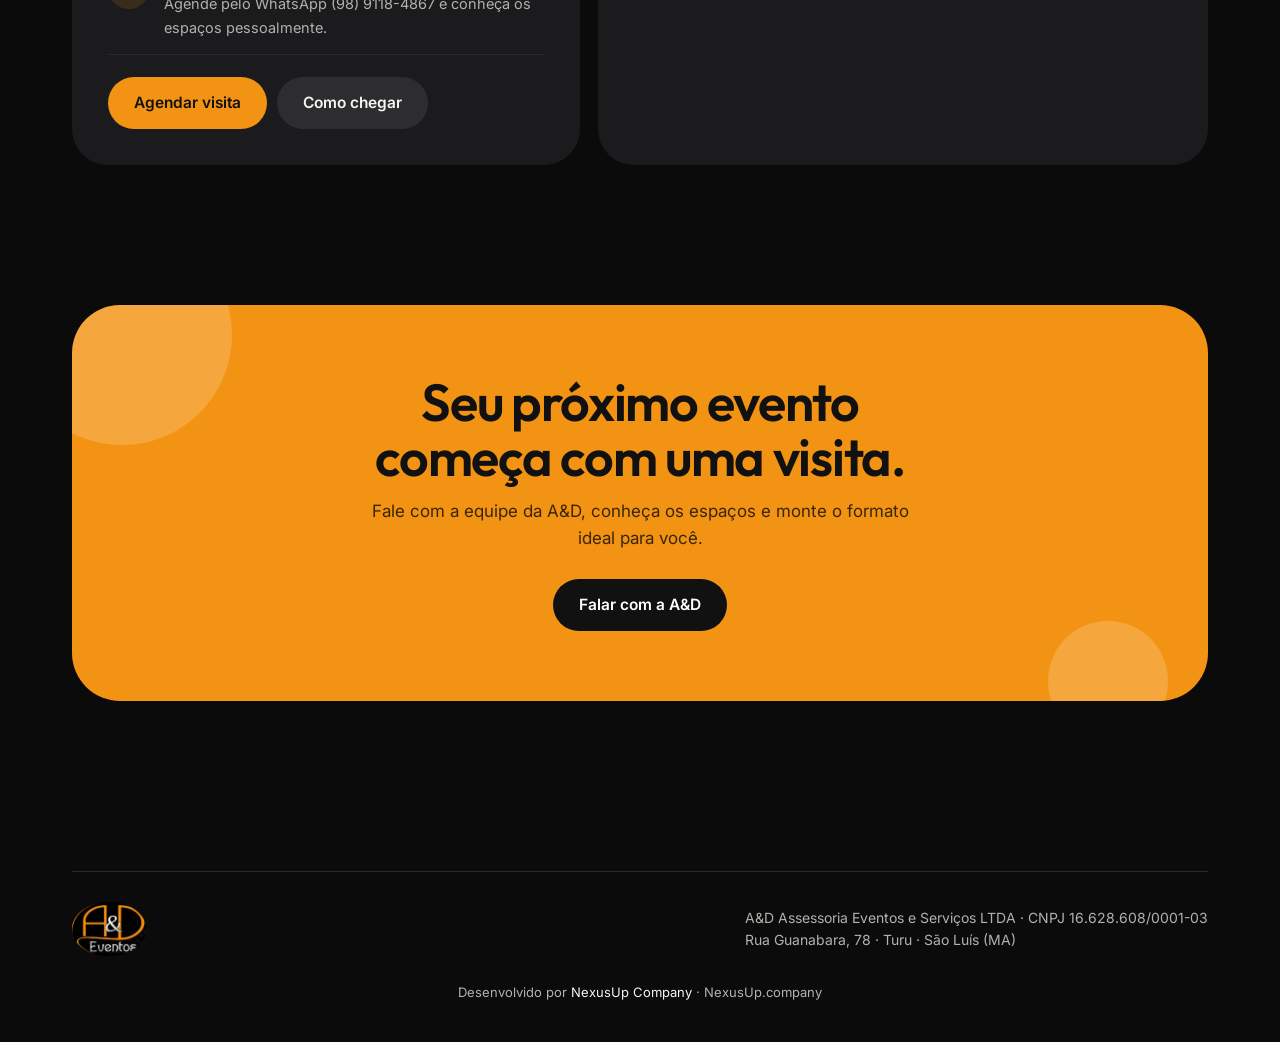
==== commit 668ff700: "Adiciona WhatsApp (98) 9118-4867 nos botões Co-Authored-By: Claude Opus 5.5 <noreply@anthropic.com> " ====
--- a/index.html
+++ b/index.html
@@ -280,7 +280,7 @@
       <span class="eyebrow">Localização</span>
       <h3 style="margin-top:16px">Venha conhecer.</h3>
       <div class="row"><span class="ic"><svg viewBox="0 0 24 24" fill="none" stroke-width="2" stroke-linecap="round" stroke-linejoin="round"><path d="M12 22s7-6.2 7-12a7 7 0 1 0-14 0c0 5.8 7 12 7 12z"/><circle cx="12" cy="10" r="2.5"/></svg></span><div><b>Endereço</b><span>Rua Guanabara, 78 · Chácara Brasil, Turu<br>São Luís (MA) · CEP 65066-863</span></div></div>
-      <div class="row"><span class="ic"><svg viewBox="0 0 24 24" fill="none" stroke-width="2" stroke-linecap="round" stroke-linejoin="round"><circle cx="12" cy="12" r="9"/><path d="M12 7v5l3 2"/></svg></span><div><b>Visitas</b><span>Agende pelo WhatsApp e conheça os espaços pessoalmente.</span></div></div>
+      <div class="row"><span class="ic"><svg viewBox="0 0 24 24" fill="none" stroke-width="2" stroke-linecap="round" stroke-linejoin="round"><circle cx="12" cy="12" r="9"/><path d="M12 7v5l3 2"/></svg></span><div><b>Visitas</b><span>Agende pelo WhatsApp (98) 9118-4867 e conheça os espaços pessoalmente.</span></div></div>
       <div class="ctas" style="margin-top:22px;display:flex;gap:10px;flex-wrap:wrap">
         <a class="btn btn-main" data-cta data-fallback="maps" href="https://www.google.com/maps/search/?api=1&query=Rua+Guanabara+78+Turu+S%C3%A3o+Lu%C3%ADs+MA+65066-863" target="_blank" rel="noopener">Agendar visita</a>
         <a class="btn btn-ghost" href="https://www.google.com/maps/dir/?api=1&destination=Rua+Guanabara+78+Turu+S%C3%A3o+Lu%C3%ADs+MA+65066-863" target="_blank" rel="noopener">Como chegar</a>
@@ -313,7 +313,7 @@
 
 <script>
 // Número de WhatsApp da A&D (só números, com 55 + DDD). Deixe vazio para os botões levarem à localização.
-const WHATSAPP = "";
+const WHATSAPP = "559891184867";
 const MSG = encodeURIComponent("Olá! Vim pelo site da A&D Eventos e quero saber mais.");
 if (WHATSAPP) {
   const url = "https://wa.me/" + WHATSAPP + "?text=" + MSG;
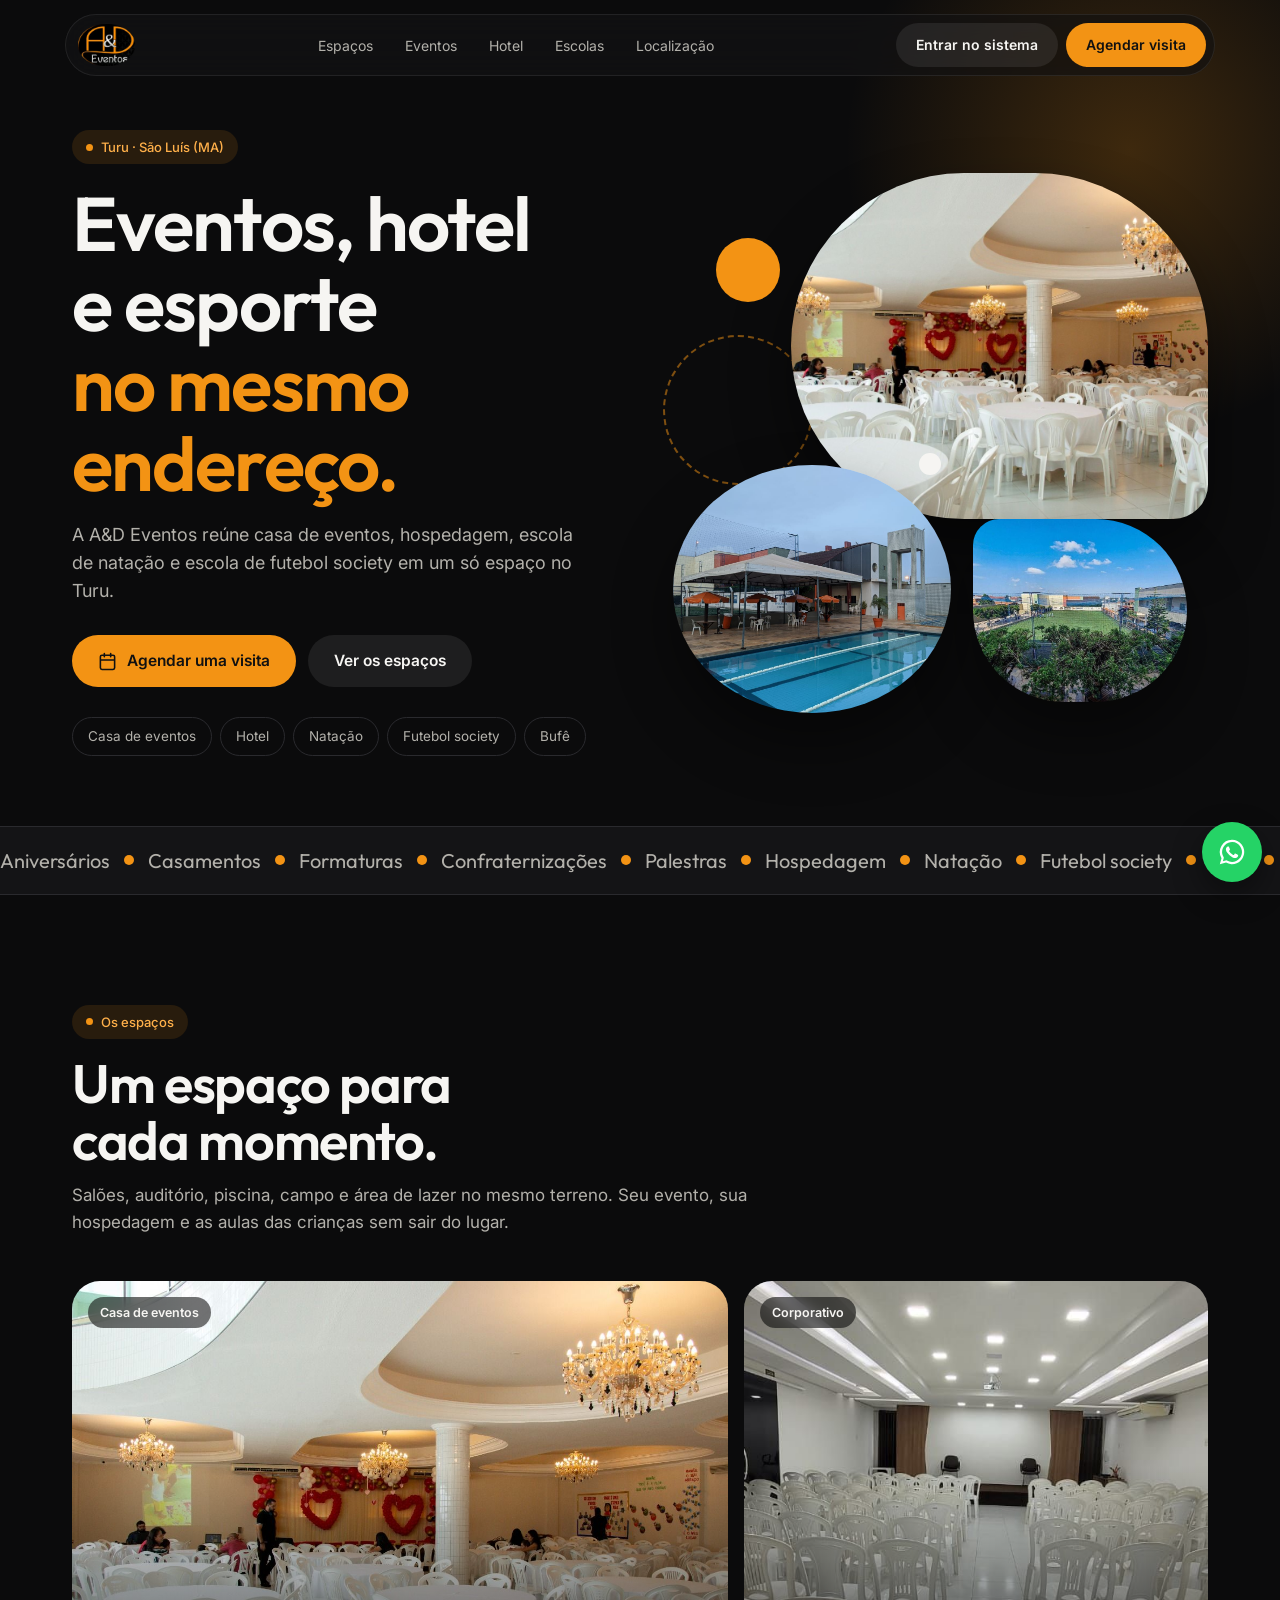
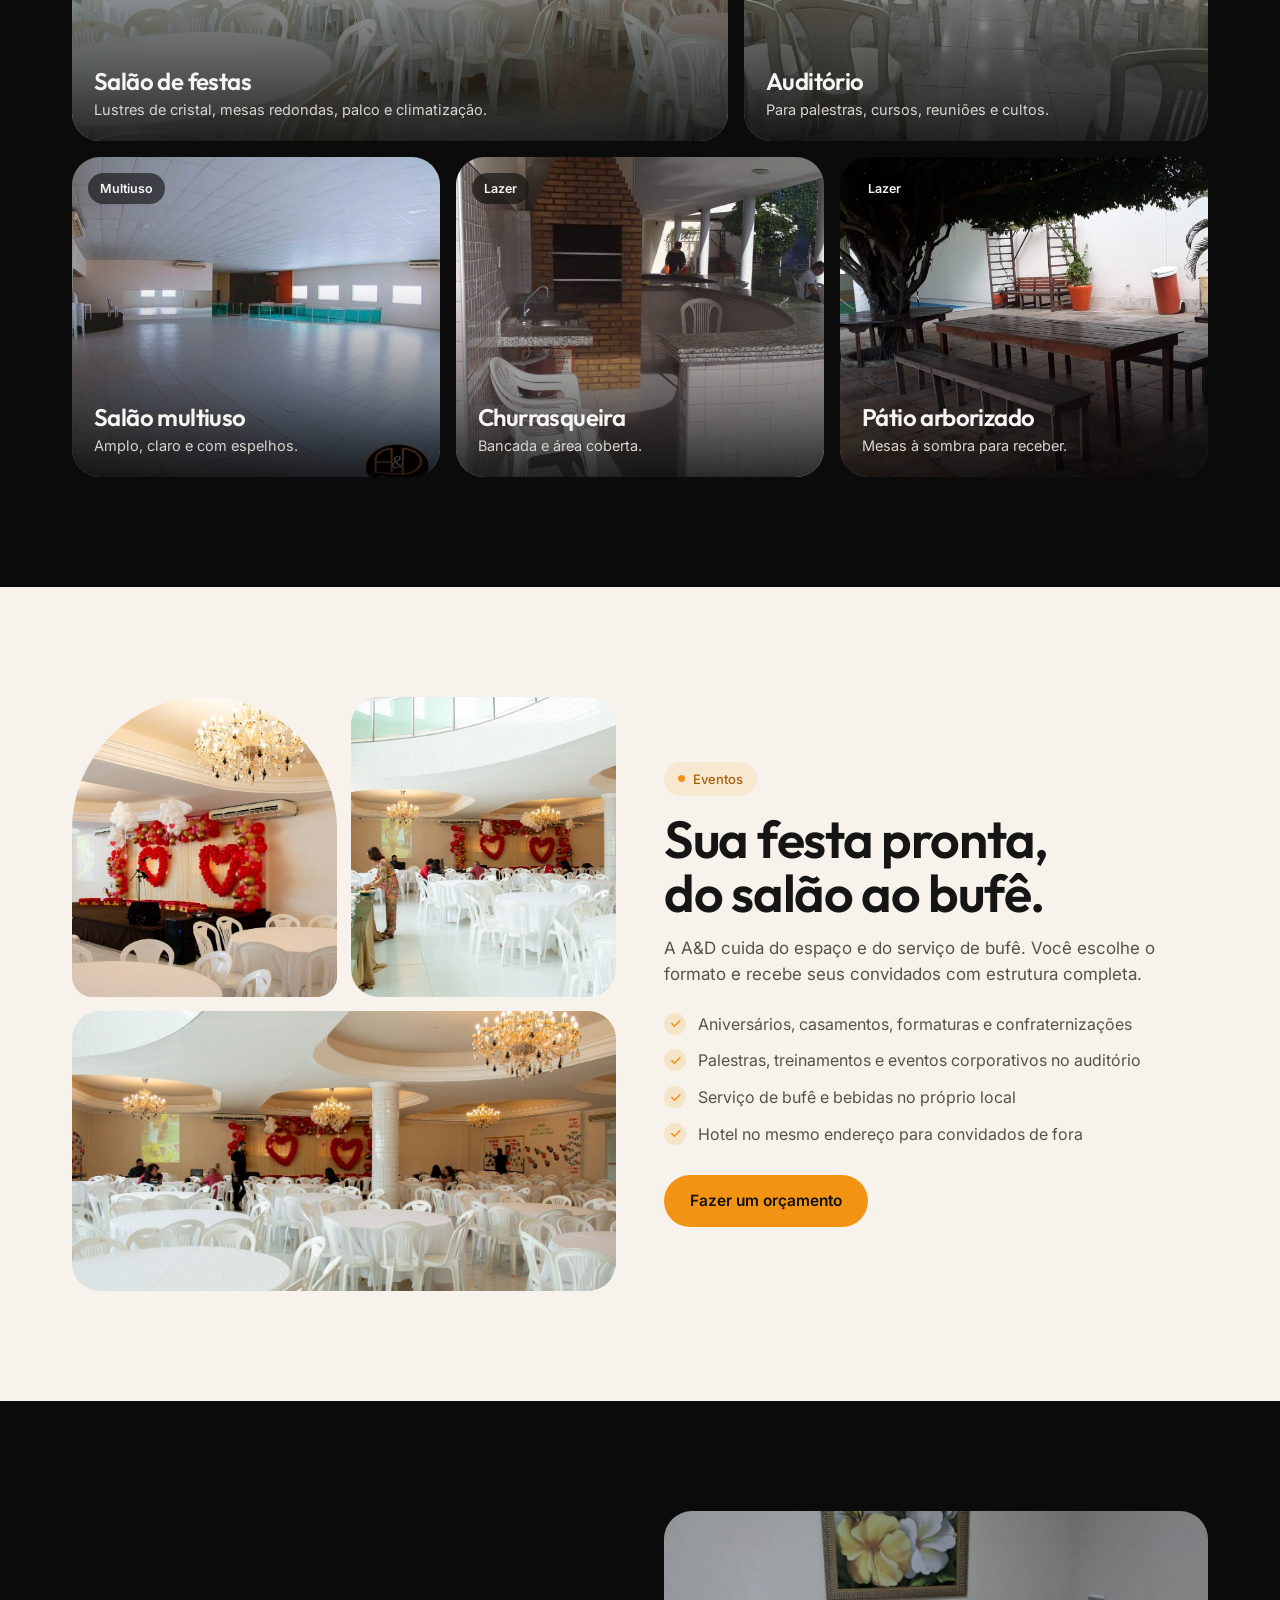
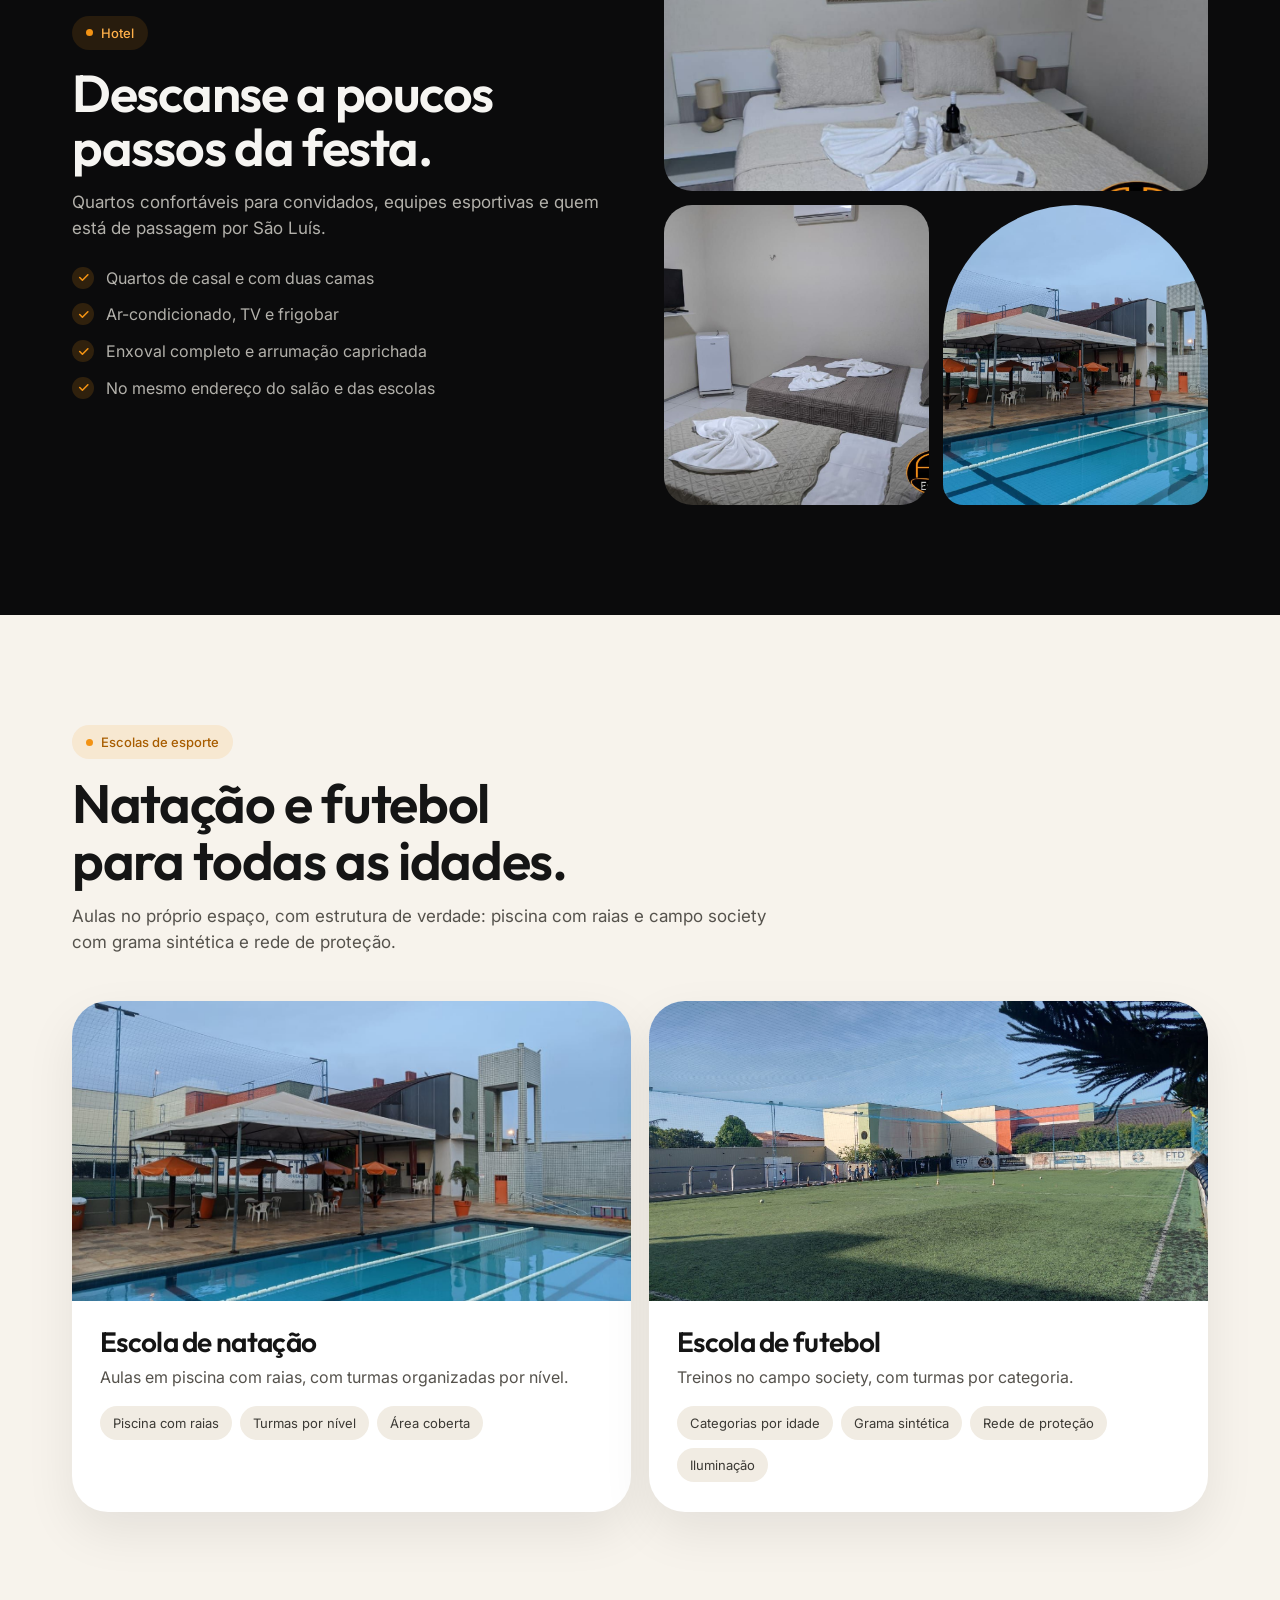
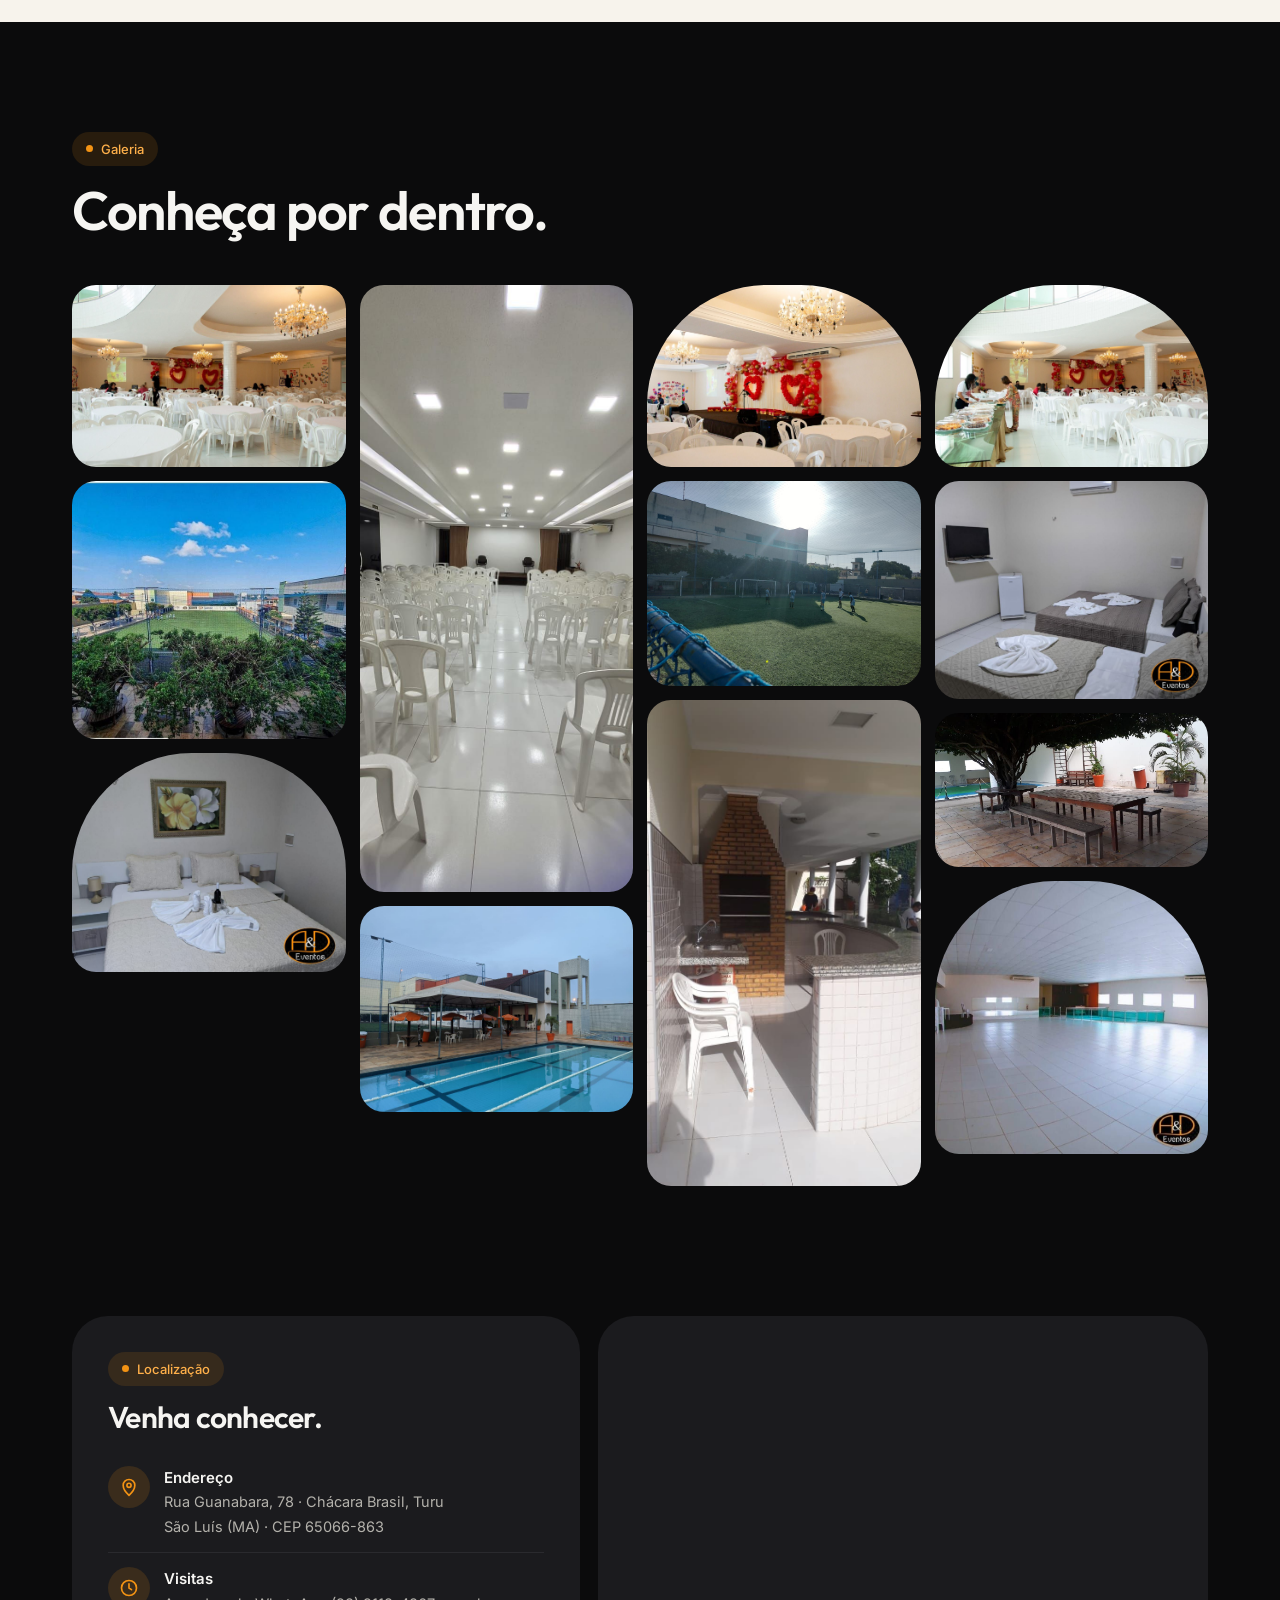
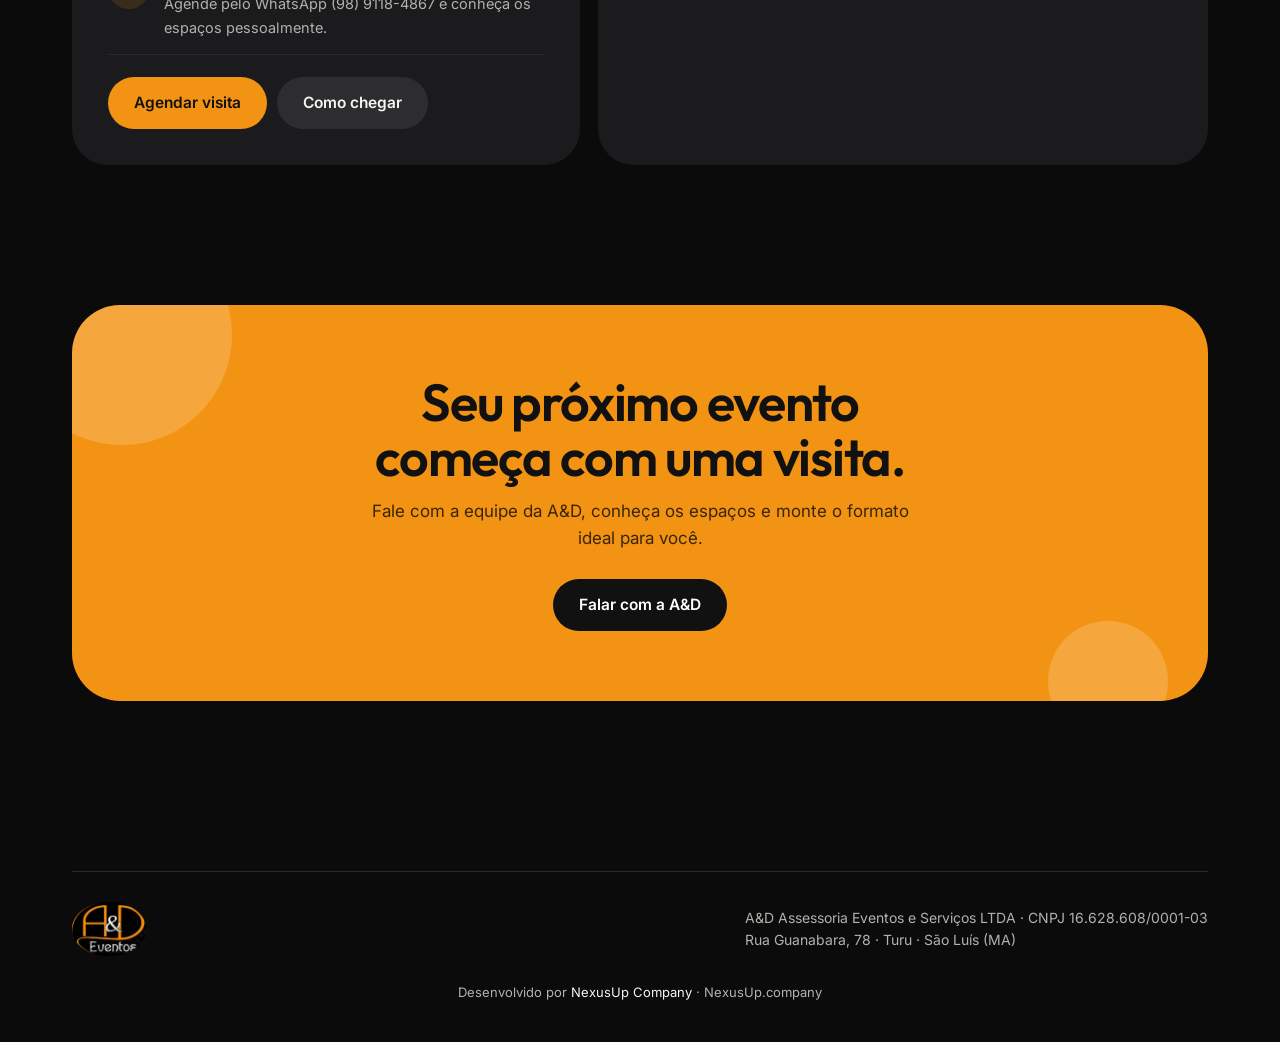
==== commit 64accc33: "Sistema de gestão A&D: /login aberto e /app com todos os módulos da apresentação Co-Authored-By: Cla" ====
--- a/index.html
+++ b/index.html
@@ -40,7 +40,9 @@
 .nav ul a{font-size:14px;color:var(--ink2);padding:9px 14px;border-radius:99px;transition:.2s}
 .nav ul a:hover{color:var(--ink);background:rgba(255,255,255,.07)}
 .nav .btn{height:44px;padding:0 20px;font-size:14px}
+.nav-r{display:flex;gap:8px}
 @media(max-width:860px){.nav ul{display:none}}
+@media(max-width:520px){.nav-r .btn-ghost{padding:0 14px}.nav-r .btn-main{display:none}}
 
 /* hero */
 .hero{position:relative;padding:130px 0 70px;overflow:hidden}
@@ -157,7 +159,7 @@
 <nav><div class="nav">
   <a class="logo" href="#topo" aria-label="A&D Eventos"><img src="img/logo-ad.png" alt="A&D Eventos"></a>
   <ul><li><a href="#espacos">Espaços</a></li><li><a href="#eventos">Eventos</a></li><li><a href="#hotel">Hotel</a></li><li><a href="#escolas">Escolas</a></li><li><a href="#localizacao">Localização</a></li></ul>
-  <a class="btn btn-main" data-cta href="#localizacao">Agendar visita</a>
+  <div class="nav-r"><a class="btn btn-ghost" href="/login">Entrar no sistema</a><a class="btn btn-main" data-cta href="#localizacao">Agendar visita</a></div>
 </div></nav>
 
 <header class="hero" id="topo">
